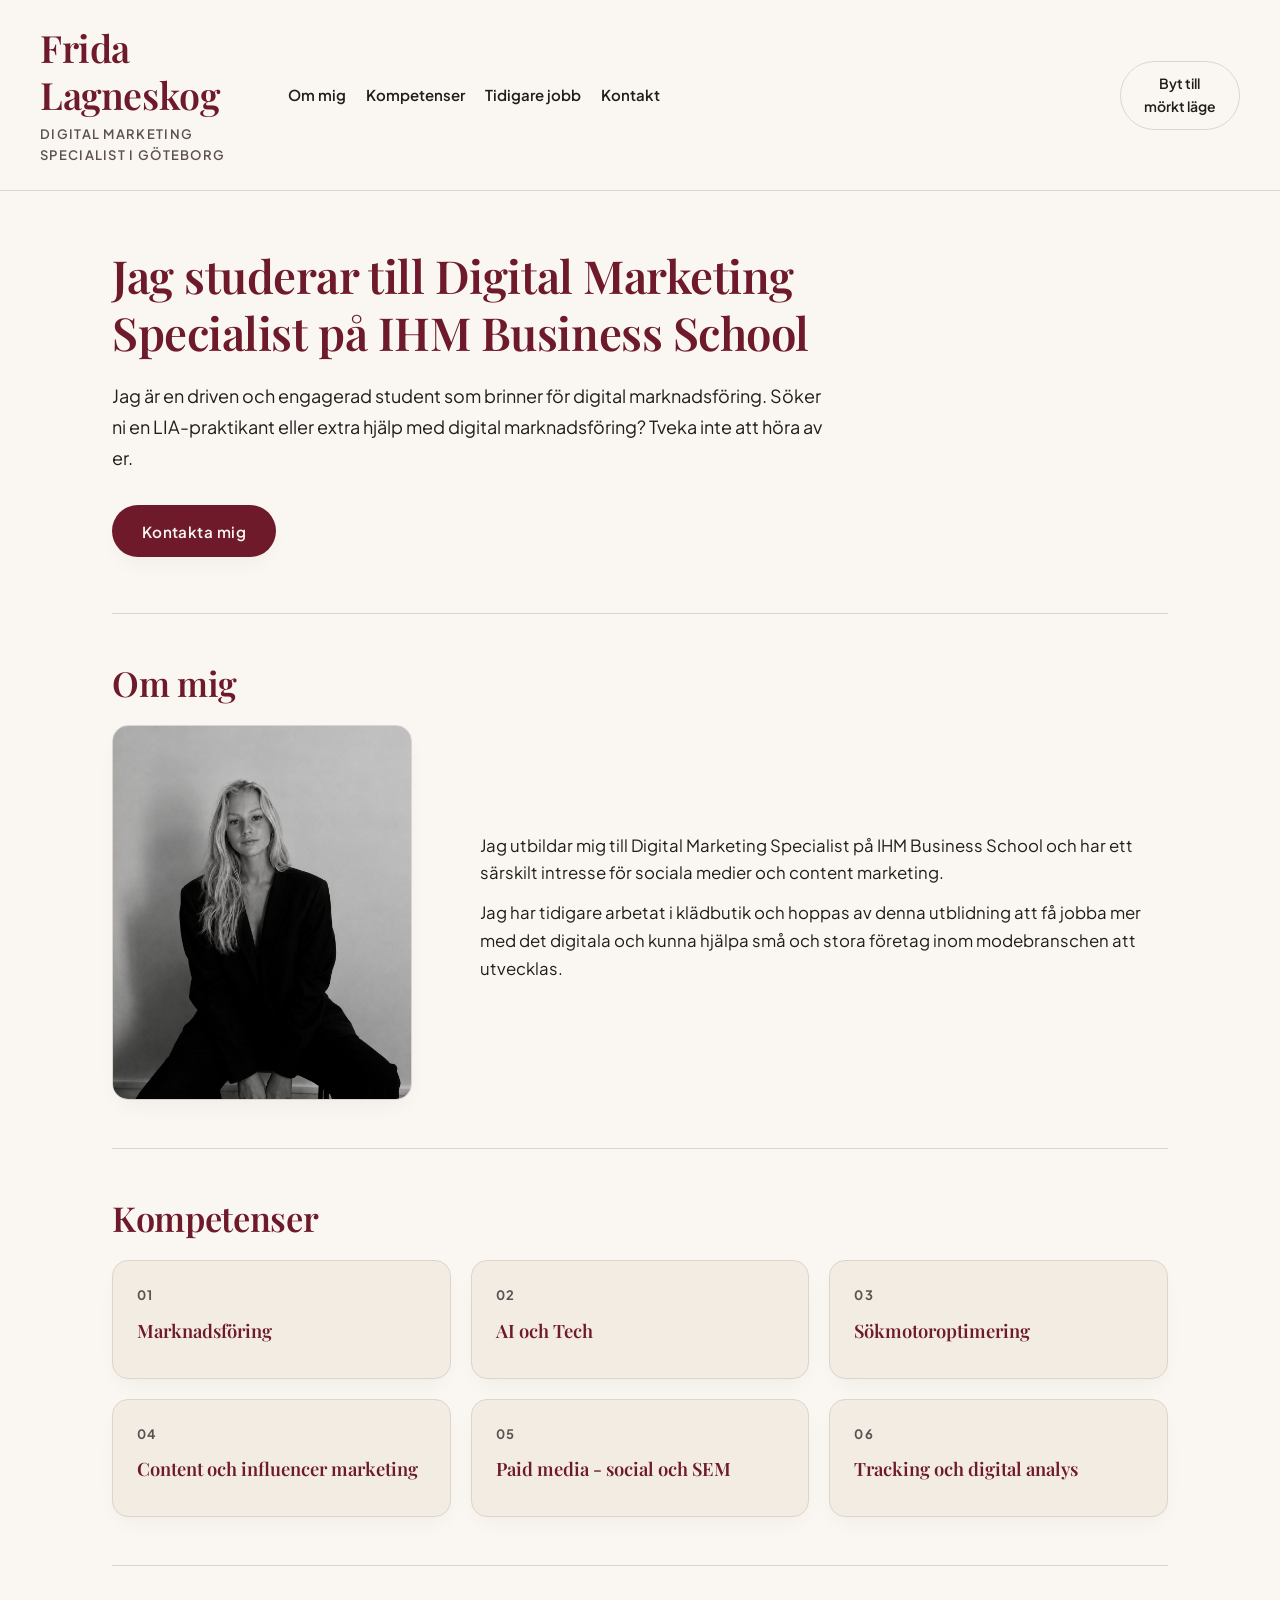
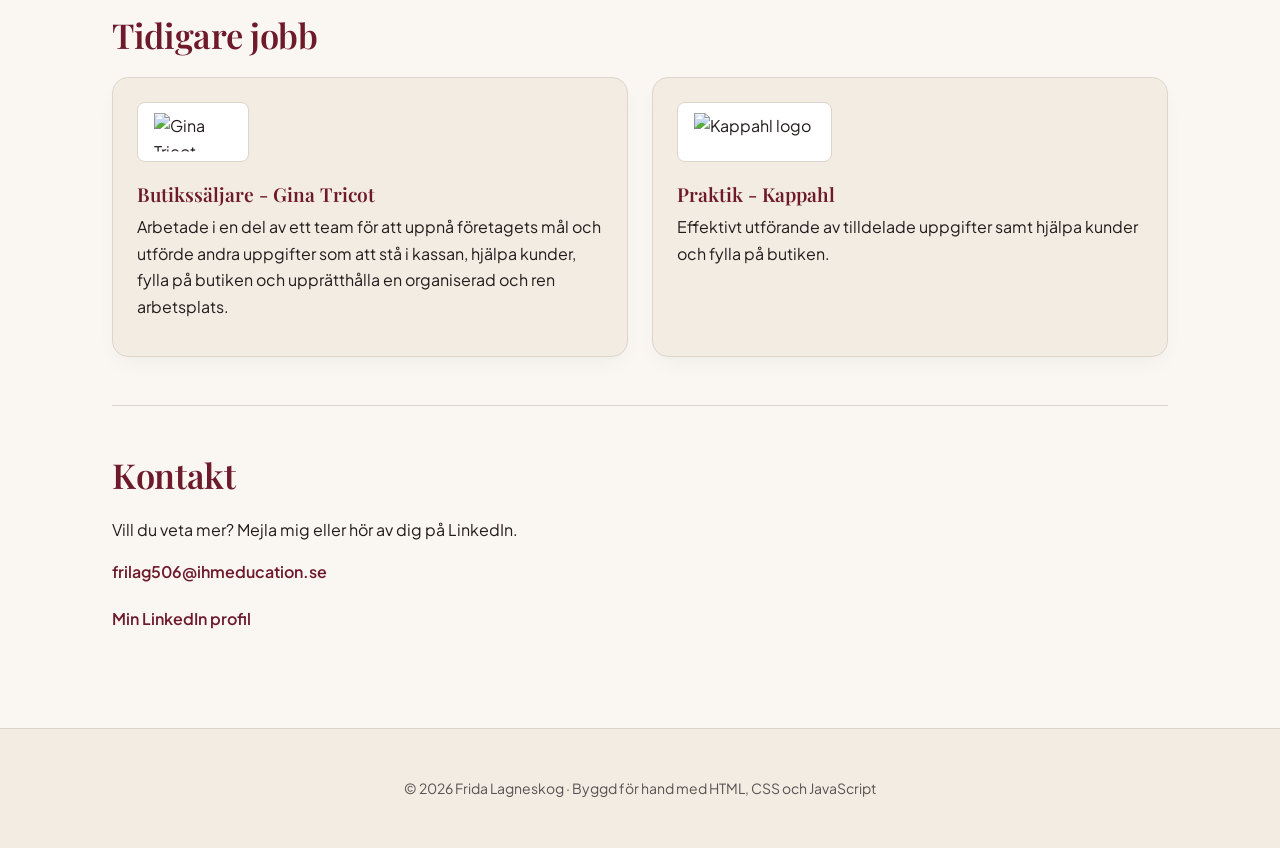
==== index.html @ e6cc5706 "Initial commit: Personal brand Frida" ====
<!DOCTYPE html>
<html lang="sv">

<head>
   <meta charset="UTF-8">
   <meta name="viewport" content="width=device-width, initial-scale=1.0">
   <title>Frida Lagneskog - Digital Marketing Specialist</title>
   <link rel="preconnect" href="https://fonts.googleapis.com">
   <link rel="preconnect" href="https://fonts.gstatic.com" crossorigin>
   <link
      href="https://fonts.googleapis.com/css2?family=Playfair+Display:ital,wght@0,400..700;1,400..700&family=Plus+Jakarta+Sans:wght@400;500;600;700&display=swap"
      rel="stylesheet">
   <link rel="stylesheet" href="style.css">
   <script defer src="script.js"></script>
</head>

<body>
   <header class="sidhuvud">
      <div>
         <h1>Frida Lagneskog</h1>
         <p class="roll">Digital Marketing Specialist i Göteborg</p>
      </div>
      <nav aria-label="Huvudmeny">
         <ul>
            <li><a href="#om">Om mig</a></li>
            <li><a href="#kompetenser">Kompetenser</a></li>
            <li><a href="#tidigare-jobb">Tidigare jobb</a></li>
            <li><a href="#kontakt">Kontakt</a></li>
         </ul>
      </nav>
      <button id="tema" type="button" hidden>Byt till mörkt läge</button>
   </header>

   <main>
      <section class="hero">
         <h2>Jag studerar till Digital Marketing Specialist på IHM Business School</h2>
         <p>Jag är en driven och engagerad student som brinner för digital marknadsföring. Söker ni en LIA-praktikant
            eller extra hjälp med digital marknadsföring? Tveka inte att höra av er.</p>
         <a href="#kontakt" class="knapp">Kontakta mig</a>
      </section>

      <section id="om">
         <h2>Om mig</h2>
         <div class="om-innehall">
            <img src="img/ChatGPT Image 6 okt. 2026 13_39_06.png" alt="Frida Lagneskog profilbild" width="315"
               height="400">
            <div class="om-text">
               <p>Jag utbildar mig till Digital Marketing Specialist på IHM Business School och har ett särskilt
                  intresse för
                  sociala medier och content marketing.</p>
               <p>Jag har tidigare arbetat i klädbutik och hoppas av denna utblidning att få jobba mer med det digitala
                  och kunna hjälpa små och stora företag inom modebranschen att utvecklas.</p>
            </div>
         </div>
      </section>

      <section id="kompetenser">
         <h2>Kompetenser</h2>
         <ul class="rutnat">
            <li class="kort">
               <h3>Marknadsföring</h3>
               <p></p>
            </li>
            <li class="kort">
               <h3>AI och Tech</h3>
               <p></p>
            </li>
            <li class="kort">
               <h3>Sökmotoroptimering</h3>
               <p></p>
            </li>
            <li class="kort">
               <h3>Content och influencer marketing</h3>
               <p></p>
            </li>
            <li class="kort">
               <h3>Paid media - social och SEM</h3>
               <p></p>
            </li>
            <li class="kort">
               <h3>Tracking och digital analys</h3>
               <p></p>
            </li>
         </ul>
      </section>

      <section id="tidigare-jobb">
         <h2>Tidigare jobb</h2>
         <div class="jobb-lista">
            <article class="kort">
               <img src="https://mb.cision.com/Public/855/2173618/aded8eeba1268b85_org.jpg" alt="Gina Tricot logo"
                  width="200" height="100">
               <h3>Butikssäljare - Gina Tricot</h3>
               <p>Arbetade i en del av ett team för att uppnå företagets mål och utförde andra uppgifter som att stå i
                  kassan, hjälpa kunder, fylla på butiken och upprätthålla en organiserad och ren arbetsplats.</p>
            </article>
            <article class="kort">
               <img
                  src="https://encrypted-tbn0.gstatic.com/images?q=tbn:ANd9GcSb02MdZuH4FL2y14DVfntzesoK6RxJY8V3Gs4oWfGFDg&s=10"
                  alt="Kappahl logo" width="250" height="80">
               <h3>Praktik - Kappahl</h3>
               <p>Effektivt utförande av tilldelade uppgifter samt hjälpa kunder och fylla på butiken.</p>
            </article>
         </div>
      </section>

      <section id="kontakt">
         <h2>Kontakt</h2>
         <p>Vill du veta mer? Mejla mig eller hör av dig på LinkedIn.</p>
         <p><a href="mailto:frilag506@ihmeducation.se">frilag506@ihmeducation.se</a></p>
         <p><a href="https://www.linkedin.com/in/frida-lagneskog-147051428/" target="_blank" rel="noopener">Min LinkedIn
               profil</a></p>
      </section>
   </main>

   <footer>
      <p>© 2026 Frida Lagneskog · Byggd för hand med HTML, CSS och JavaScript</p>
   </footer>
</body>

</html>
---- style.css ----
/* ==========================================================================
   Frida Lagneskog - Personal Brand Style
   Designad med inspiration från modetidningar, editorial minimalism
   och lugna, varma färgtoner.
   ========================================================================== */

/* 1 · Box-modellen: bredden gäller hela lådan och mjuk scrollning */
*,
*::before,
*::after {
    box-sizing: border-box;
}

html {
    scroll-behavior: smooth;
}

/* 2 · Varumärket som variabler (inspirerat av färgkartan i 'ladda ned (1).jpg') */
:root {
    /* Färger för ljust läge */
    --text: #231b1c;
    /* Bordeaux Noir: djup espressobrun för hög kontrast (>14:1) */
    --text-subtil: #5c5053;
    /* Mjuk dämpad ton för sekundär text (>6.5:1) */
    --yta: #faf7f2;
    /* Vanilla Silk: varm, lugn krämfärgad bakgrund */
    --yta-2: #f2ece2;
    /* Alpine Oat: mjuk ljusgreige för kort och ytor */
    --yta-kort: #ffffff;
    /* Ren vit för kontrastlyft på vissa ytor */
    --kant: #ddd5cb;
    /* Warm Greige: diskret elegant ram och linjer */
    --primar: #6e1a2b;
    /* Cherry Velvet: djup vinröd modeaccent (>9:1) */
    --primar-hover: #541320;
    /* Något mörkare vid hovring */
    --accent: #6e1a2b;
    /* Accentfärg för primära knappar */
    --knapptext: #faf7f2;
    /* Ljus krämfärg på mörk knapp (>11:1) */

    /* Typografi */
    --typsnitt-rubrik: 'Playfair Display', Georgia, 'Times New Roman', serif;
    --typsnitt-brodtext: 'Plus Jakarta Sans', system-ui, -apple-system, sans-serif;

    /* Avstånd och former */
    --luft: 1rem;
    --radie: 16px;
    --radie-rund: 9999px;
    --skugga: 0 10px 25px -8px rgba(35, 27, 28, 0.06);
    --skugga-hover: 0 16px 32px -8px rgba(110, 26, 43, 0.14);
}

/* 3 · Grundstil (mobil först, ren typografi och harmoniska proportioner) */
body {
    margin: 0;
    font-family: var(--typsnitt-brodtext);
    font-size: 1rem;
    line-height: 1.65;
    color: var(--text);
    background-color: var(--yta);
    transition: background-color 0.3s ease, color 0.3s ease;
    -webkit-font-smoothing: antialiased;
}

h1,
h2,
h3 {
    font-family: var(--typsnitt-rubrik);
    line-height: 1.25;
    color: var(--primar);
    font-weight: 600;
}

h1 {
    font-size: 1.85rem;
    margin: 0;
    letter-spacing: -0.01em;
}

h2 {
    font-size: 1.65rem;
    margin-top: 0;
    margin-bottom: calc(var(--luft) * 1.25);
    letter-spacing: -0.01em;
}

h3 {
    font-size: 1.2rem;
    margin-top: 0;
    margin-bottom: 0.5rem;
}

p {
    margin: 0 0 calc(var(--luft) * 0.75);
    max-width: 65ch;
}

a {
    color: var(--primar);
    text-decoration: none;
    transition: opacity 0.2s ease, color 0.2s ease;
}

a:hover {
    text-decoration: underline;
}

img {
    max-width: 100%;
    height: auto;
    display: block;
}

/* 4 · Sidhuvud och meny (stilrent med luft och enkel navigering) */
header,
.sidhuvud {
    display: flex;
    flex-direction: column;
    align-items: flex-start;
    gap: var(--luft);
    padding: calc(var(--luft) * 1.5) var(--luft);
    background: var(--yta);
    border-bottom: 1px solid var(--kant);
}

.roll {
    font-size: 0.8125rem;
    text-transform: uppercase;
    letter-spacing: 0.1em;
    color: var(--text-subtil);
    font-weight: 600;
    margin: 0.35rem 0 0 0;
}

nav {
    width: 100%;
}

nav ul {
    display: flex;
    flex-wrap: wrap;
    gap: calc(var(--luft) * 0.75) calc(var(--luft) * 1.25);
    list-style: none;
    margin: 0;
    padding: 0;
}

nav a {
    font-size: 0.9375rem;
    font-weight: 600;
    color: var(--text);
    padding: 0.25rem 0;
    position: relative;
}

nav a:hover {
    color: var(--primar);
    text-decoration: none;
}

nav a::after {
    content: "";
    position: absolute;
    bottom: 0;
    left: 0;
    width: 0%;
    height: 2px;
    background-color: var(--primar);
    transition: width 0.25s ease;
}

nav a:hover::after {
    width: 100%;
}

/* 5 · Innehållsytan och hjälteavsnittet (Hero) */
main {
    max-width: 68rem;
    margin: 0 auto;
    padding: 0 var(--luft);
}

section {
    padding: calc(var(--luft) * 3) 0;
    border-bottom: 1px solid var(--kant);
}

section:last-of-type {
    border-bottom: none;
}

/* Hero-sektionen (första sektionen på sidan) */
.hero,
main>section:first-of-type {
    padding-top: calc(var(--luft) * 3.5);
    padding-bottom: calc(var(--luft) * 3.5);
}

.hero h2,
main>section:first-of-type h2 {
    font-size: 2.1rem;
    line-height: 1.25;
    max-width: 28ch;
    margin-bottom: calc(var(--luft) * 1.25);
}

.hero p,
main>section:first-of-type p {
    font-size: 1.125rem;
    line-height: 1.7;
    color: var(--text);
    margin-bottom: calc(var(--luft) * 2);
    max-width: 55ch;
}

/* Primär knapp i mode-stil */
.knapp {
    display: inline-flex;
    align-items: center;
    justify-content: center;
    padding: 0.85rem 1.85rem;
    background: var(--accent);
    color: var(--knapptext);
    font-weight: 600;
    font-size: 0.95rem;
    letter-spacing: 0.03em;
    text-decoration: none;
    border-radius: var(--radie-rund);
    box-shadow: var(--skugga);
    transition: transform 0.2s ease, box-shadow 0.2s ease, background-color 0.2s ease;
}

.knapp:hover {
    transform: translateY(-2px);
    box-shadow: var(--skugga-hover);
    text-decoration: none;
    background-color: var(--primar-hover);
    color: var(--knapptext);
}

/* 6 · Kort i ett rutnät och redaktionella sektioner */

/* Om mig: layout och porträttbild */
#om .om-innehall {
    display: flex;
    flex-direction: column;
    gap: calc(var(--luft) * 1.5);
    align-items: flex-start;
}

#om img {
    border-radius: var(--radie);
    box-shadow: var(--skugga);
    border: 1px solid var(--kant);
    object-fit: cover;
    aspect-ratio: 4 / 5;
    width: 100%;
    max-width: 300px;
}

#om .om-text p {
    font-size: 1.05rem;
}

/* Kompetenser: rutnät med numrerade redaktionella kort */
.rutnat,
#kompetenser ul {
    display: grid;
    grid-template-columns: 1fr;
    gap: calc(var(--luft) * 1.25);
    list-style: none;
    padding: 0;
    margin: 0;
    counter-reset: kompetens-rakknare;
}

.kort,
#kompetenser li {
    background: var(--yta-2);
    padding: calc(var(--luft) * 1.5);
    border: 1px solid var(--kant);
    border-radius: var(--radie);
    position: relative;
    box-shadow: var(--skugga);
    transition: transform 0.25s ease, box-shadow 0.25s ease, border-color 0.25s ease;
}

.kort:hover,
#kompetenser li:hover {
    transform: translateY(-3px);
    box-shadow: var(--skugga-hover);
    border-color: var(--primar);
}

/* Subtil numrering (01, 02...) inspirerat av 'Black gray minimalist personal brand.jpg' */
#kompetenser li::before {
    counter-increment: kompetens-rakknare;
    content: "0" counter(kompetens-rakknare);
    display: block;
    font-size: 0.8125rem;
    font-weight: 700;
    letter-spacing: 0.1em;
    color: var(--text-subtil);
    margin-bottom: 0.75rem;
}

#kompetenser h3 {
    font-size: 1.15rem;
    margin-bottom: 0.25rem;
}

/* Tidigare jobb: logotyper och kort */
.jobb-lista {
    display: grid;
    grid-template-columns: 1fr;
    gap: calc(var(--luft) * 1.5);
}

#tidigare-jobb .kort {
    display: flex;
    flex-direction: column;
    align-items: flex-start;
    padding: calc(var(--luft) * 1.5);
}

#tidigare-jobb img {
    height: 60px;
    width: auto;
    max-width: 180px;
    object-fit: contain;
    background: #ffffff;
    padding: 0.6rem 1rem;
    border-radius: calc(var(--radie) / 2);
    border: 1px solid var(--kant);
    margin-bottom: calc(var(--luft) * 1.25);
}

/* Kontaktsektionen */
#kontakt p a {
    font-weight: 600;
    display: inline-block;
    padding: 0.25rem 0;
}

/* 7 · Knappar, fokus och tillgänglighet */
button,
#tema {
    font: inherit;
    font-size: 0.875rem;
    font-weight: 600;
    padding: 0.65rem 1.25rem;
    color: var(--text);
    background: transparent;
    border: 1.5px solid var(--kant);
    border-radius: var(--radie-rund);
    cursor: pointer;
    transition: all 0.2s ease;
}

button:hover,
#tema:hover {
    border-color: var(--primar);
    color: var(--primar);
    background: var(--yta-2);
}

/* Tydlig fokusram för tangentbordsnavigering (krav för tillgänglighet) */
a:focus-visible,
button:focus-visible,
#tema:focus-visible {
    outline: 3px solid var(--primar);
    outline-offset: 4px;
    border-radius: 4px;
}

/* Sidfot */
footer {
    padding: calc(var(--luft) * 3) var(--luft);
    text-align: center;
    background: var(--yta-2);
    border-top: 1px solid var(--kant);
    margin-top: calc(var(--luft) * 2);
}

footer p {
    font-size: 0.875rem;
    color: var(--text-subtil);
    margin: 0 auto;
}

/* 8 · Större skärmar (skärmbredd från 768px och uppåt) */
@media (min-width: 48rem) {

    header,
    .sidhuvud {
        flex-direction: row;
        justify-content: space-between;
        align-items: center;
        padding: calc(var(--luft) * 1.5) calc(var(--luft) * 2.5);
    }

    h1 {
        font-size: 2.35rem;
    }

    .hero h2,
    main>section:first-of-type h2 {
        font-size: 2.85rem;
    }

    h2 {
        font-size: 2.15rem;
    }

    /* Om mig: elegant tvåkolumnslayout med bild och text bredvid varandra */
    #om .om-innehall {
        display: grid;
        grid-template-columns: 320px 1fr;
        gap: calc(var(--luft) * 3);
        align-items: center;
    }

    /* Kompetenser: två kolumner på surfplatta */
    .rutnat,
    #kompetenser ul {
        grid-template-columns: repeat(2, 1fr);
    }

    /* Tidigare jobb: två kolumner sida vid sida */
    .jobb-lista {
        grid-template-columns: repeat(2, 1fr);
    }
}

@media (min-width: 64rem) {

    /* Kompetenser: tre kolumner på större datorskärm */
    .rutnat,
    #kompetenser ul {
        grid-template-columns: repeat(3, 1fr);
    }
}

/* 9 · Mörkt läge: nya färger när body har klassen morkt */
body.morkt {
    /* Färger för mörkt läge */
    --text: #faf6f0;
    /* Vanilla Silk: mjuk ljus krämfärg (>14:1) */
    --text-subtil: #c2b5b8;
    /* Mjuk pudrig ljusgrå för sekundär text (>7.5:1) */
    --yta: #181214;
    /* Bordeaux Noir: djup vinröd/svart bakgrund */
    --yta-2: #241c1f;
    /* Elegant plommon-greige för kort och sidfot */
    --yta-kort: #2b2125;
    /* Något ljusare för extra djup */
    --kant: #3e3035;
    /* Dämpad mörk ram */
    --primar: #efa7b3;
    /* Soft Blush: mjuk ljusrosa med hög kontrast (>9:1) */
    --primar-hover: #f7c5ce;
    /* Ännu ljusare vid hovring */
    --accent: #efa7b3;
    /* Ljusrosa accentfärg */
    --knapptext: #181214;
    /* Mörk kontrasttext på ljus knapp (>9:1) */

    /* Skuggor anpassade för mörk bakgrund */
    --skugga: 0 10px 25px -8px rgba(0, 0, 0, 0.5);
    --skugga-hover: 0 16px 32px -8px rgba(239, 167, 179, 0.2);
}
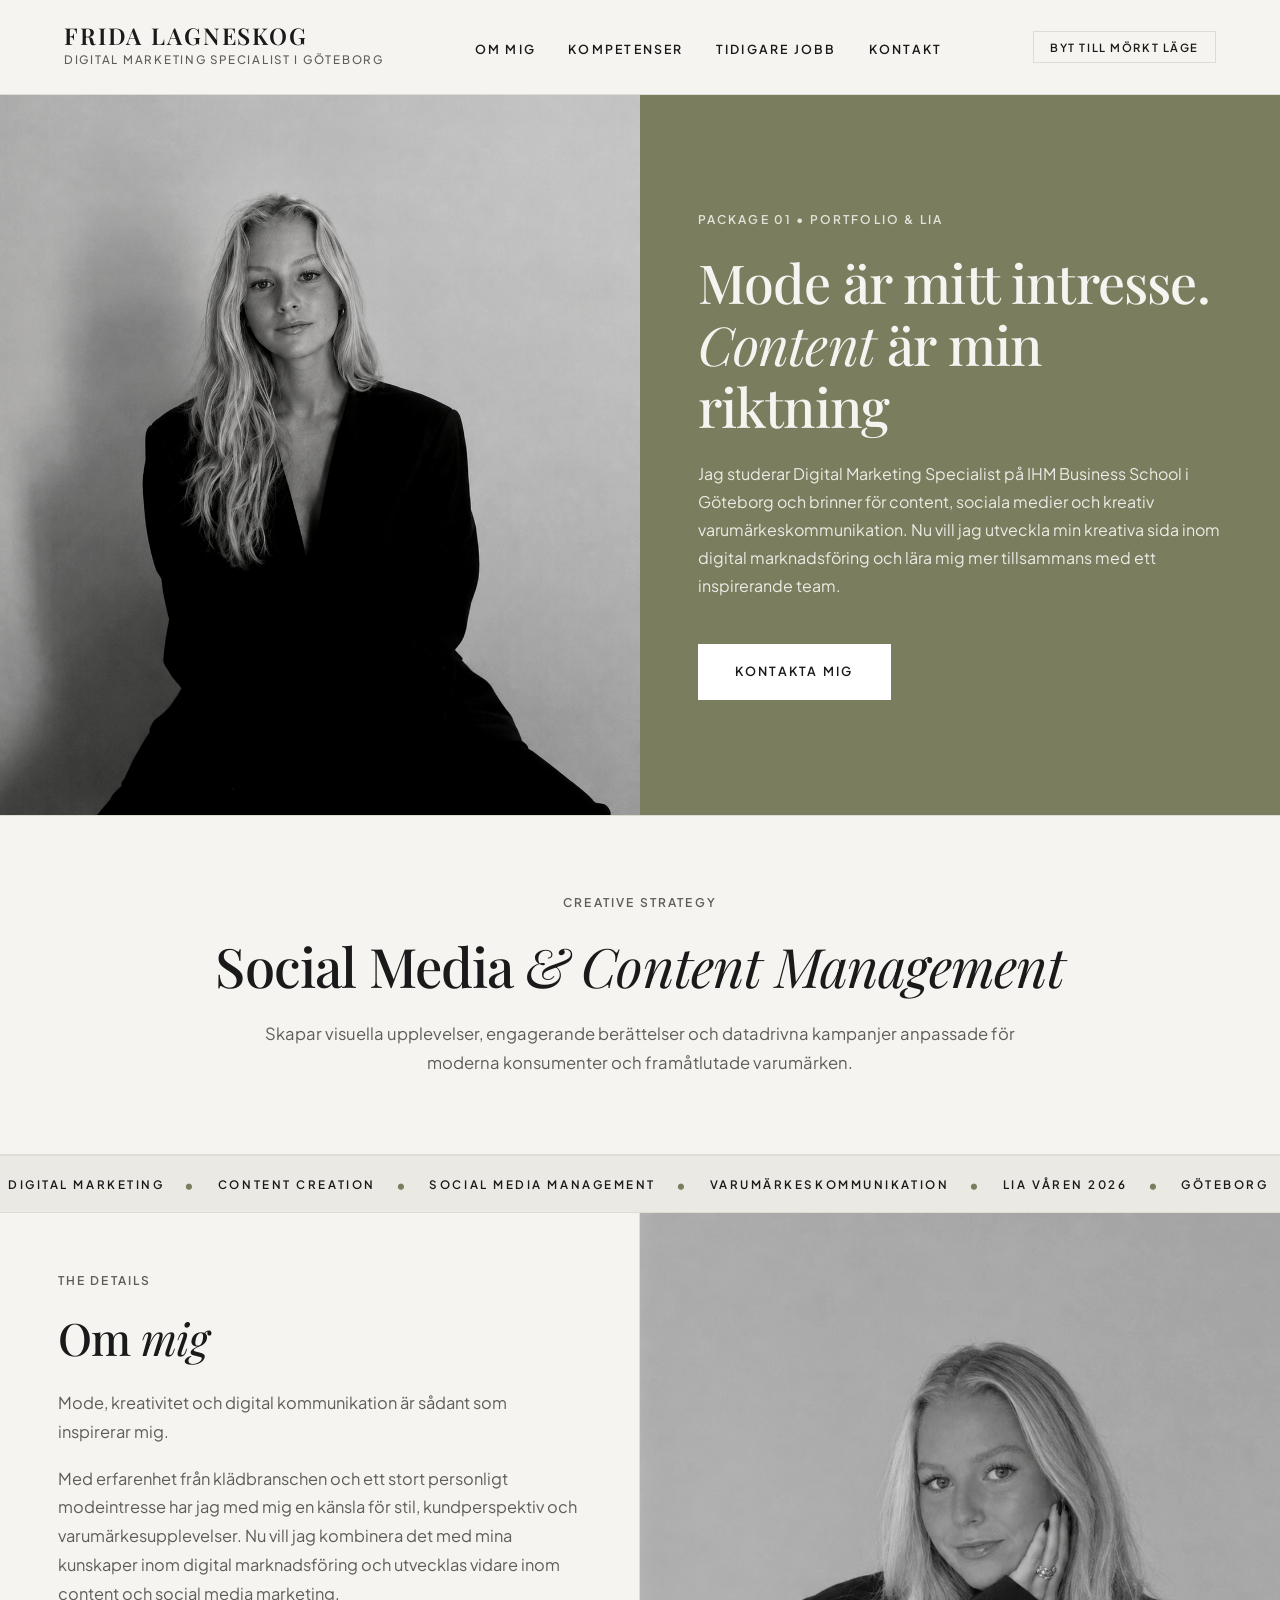
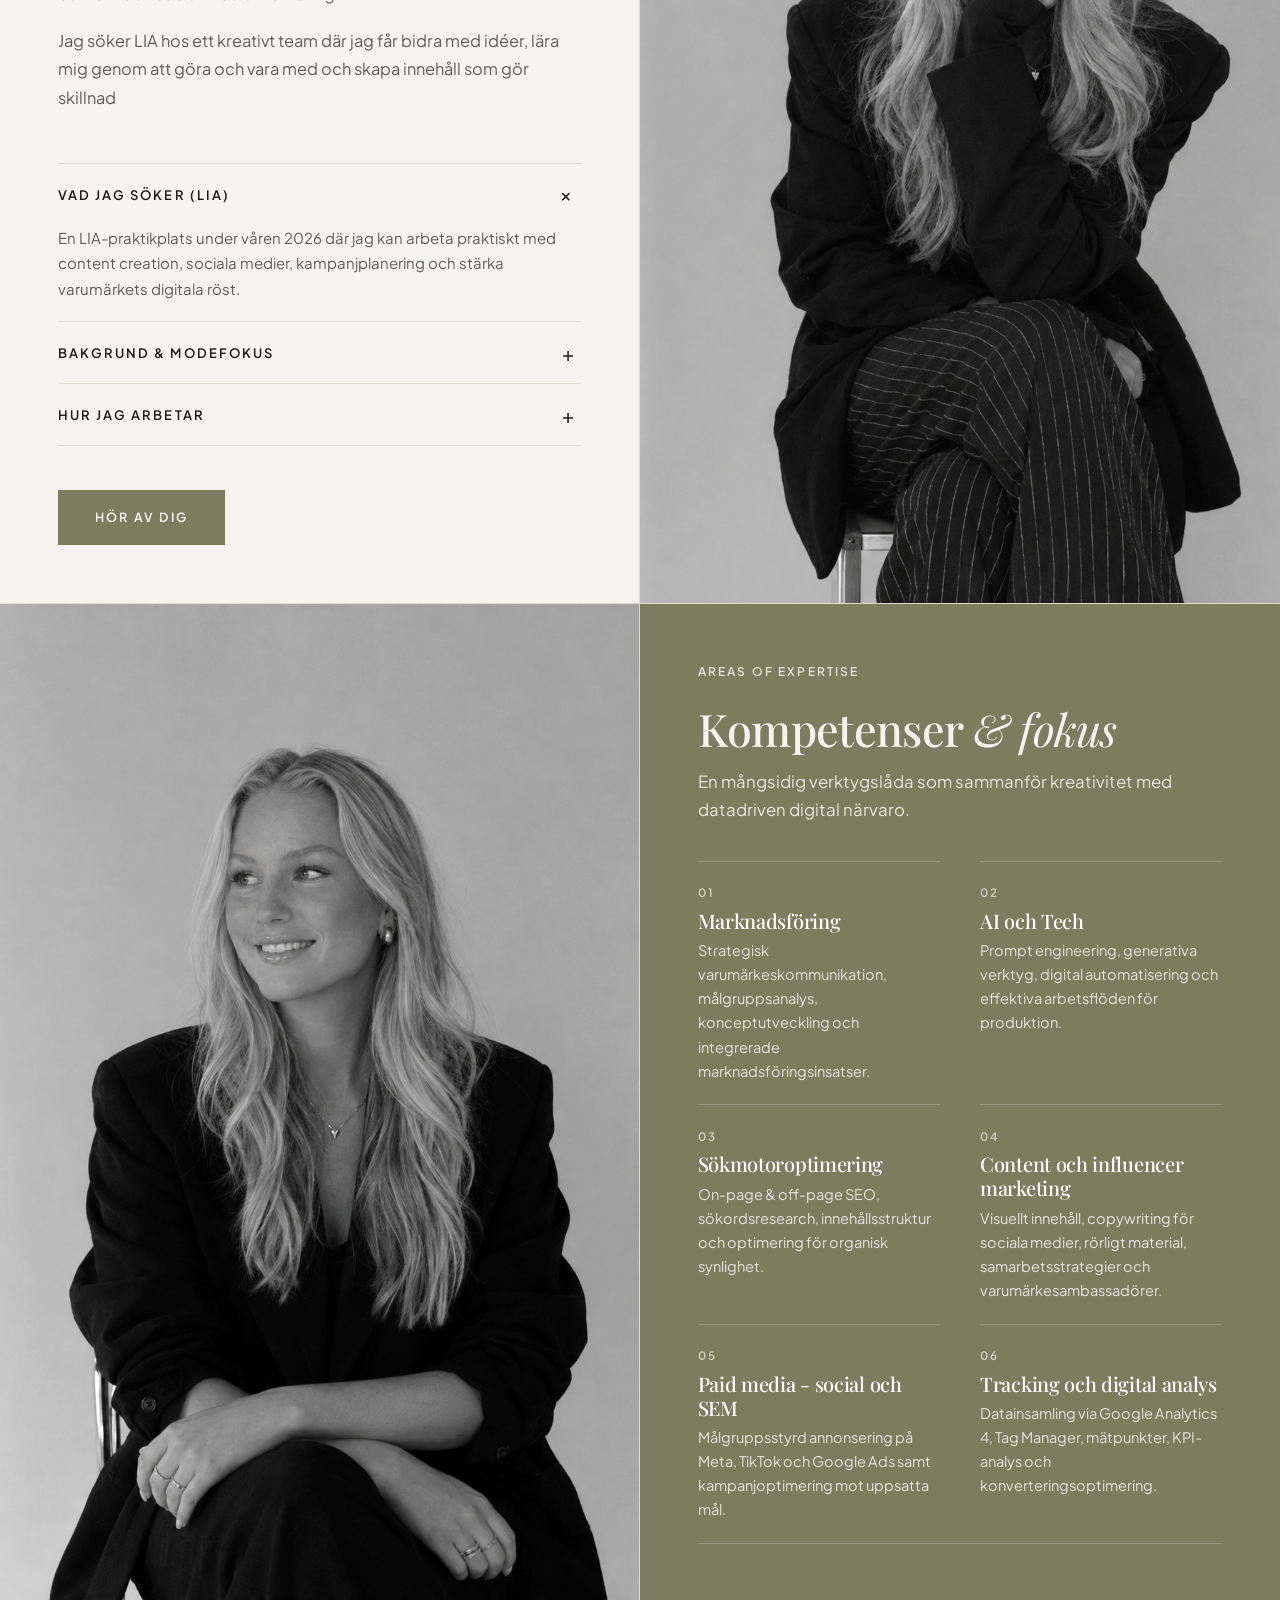
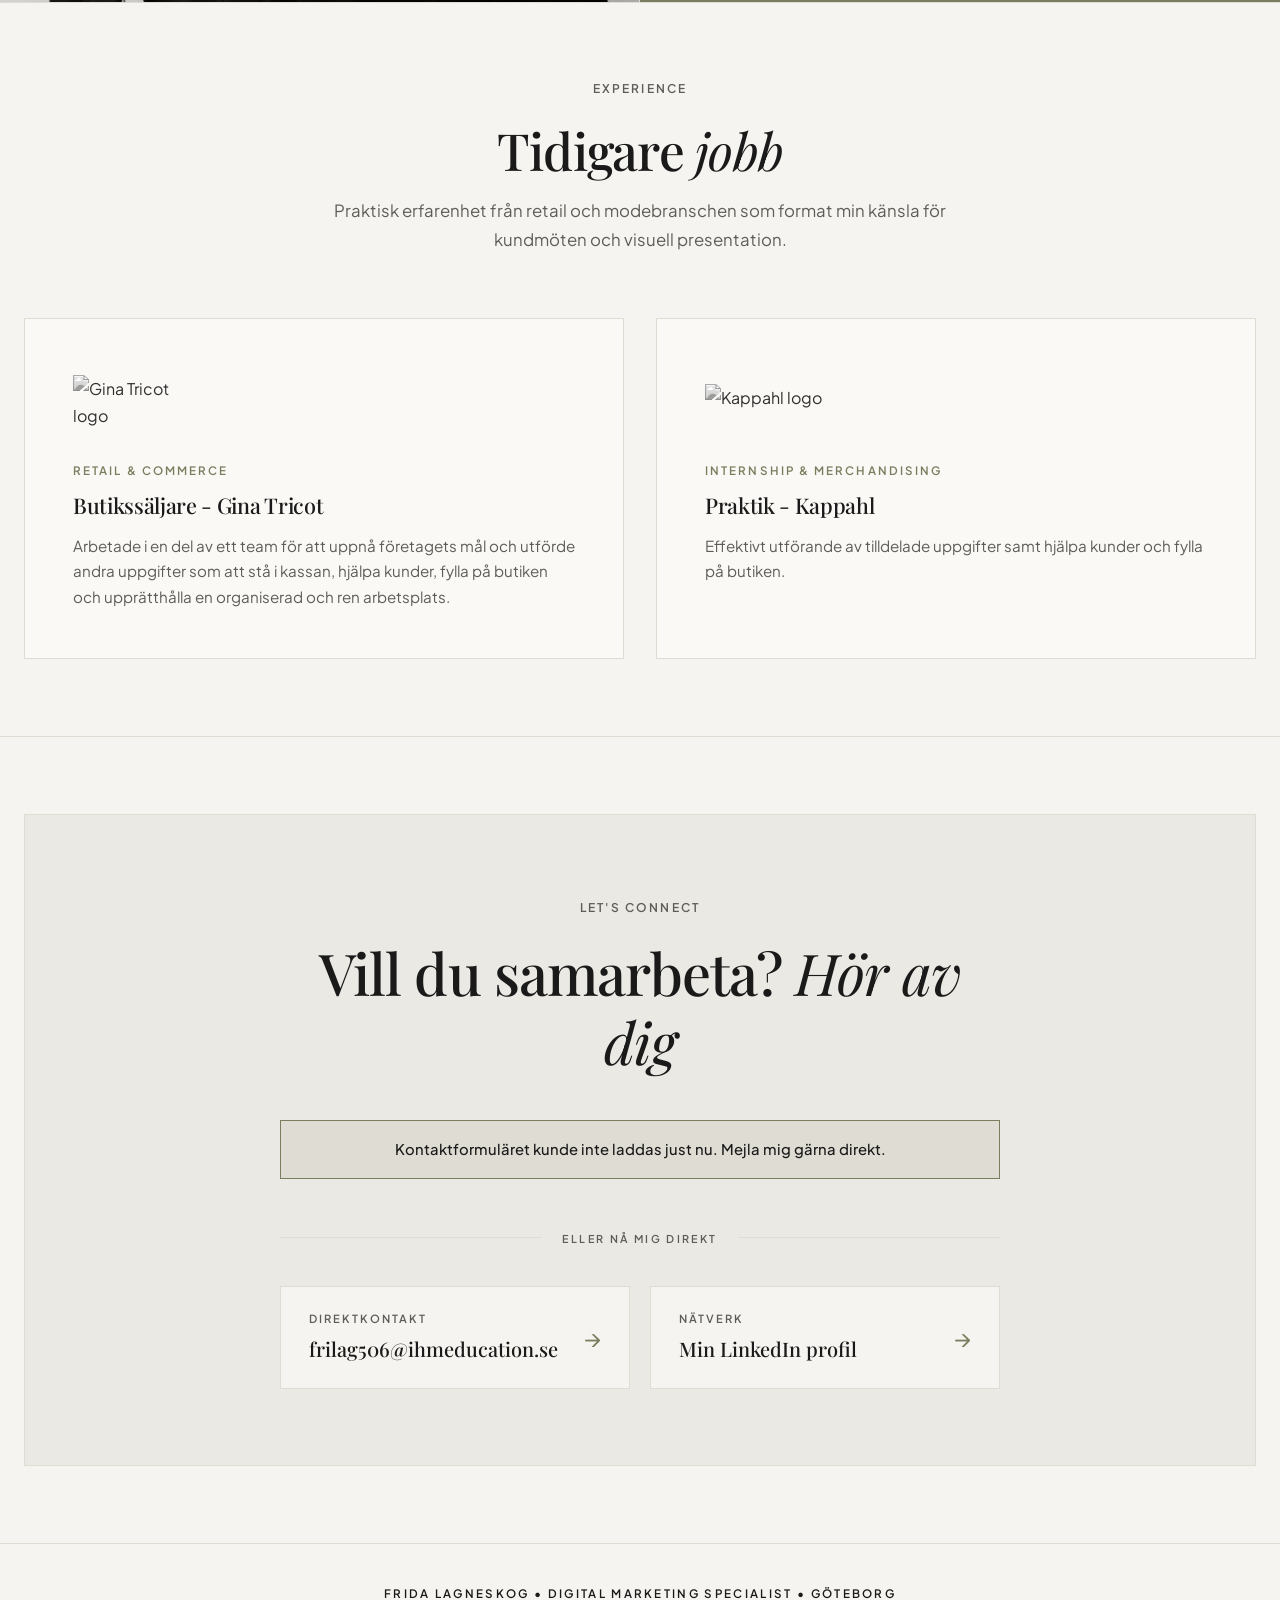
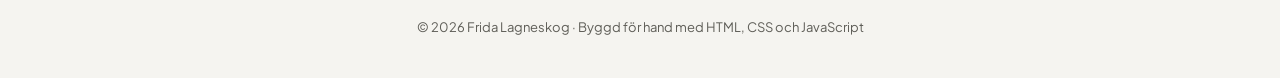
==== commit 60e1790c: "Connect contact form to HubSpot" ====
--- a/index.html
+++ b/index.html
@@ -8,16 +8,30 @@
    <link rel="preconnect" href="https://fonts.googleapis.com">
    <link rel="preconnect" href="https://fonts.gstatic.com" crossorigin>
    <link
-      href="https://fonts.googleapis.com/css2?family=Playfair+Display:ital,wght@0,400..700;1,400..700&family=Plus+Jakarta+Sans:wght@400;500;600;700&display=swap"
+      href="https://fonts.googleapis.com/css2?family=Cormorant+Garamond:ital,wght@0,400;0,500;0,600;0,700;1,400;1,600&family=Playfair+Display:ital,wght@0,400..700;1,400..700&family=Plus+Jakarta+Sans:wght@400;500;600;700&display=swap"
       rel="stylesheet">
    <link rel="stylesheet" href="style.css">
    <script defer src="script.js"></script>
+   <!-- Google Tag Manager -->
+   <script>(function (w, d, s, l, i) {
+         w[l] = w[l] || []; w[l].push({
+            'gtm.start':
+               new Date().getTime(), event: 'gtm.js'
+         }); var f = d.getElementsByTagName(s)[0],
+            j = d.createElement(s), dl = l != 'dataLayer' ? '&l=' + l : ''; j.async = true; j.src =
+               'https://www.googletagmanager.com/gtm.js?id=' + i + dl; f.parentNode.insertBefore(j, f);
+      })(window, document, 'script', 'dataLayer', 'GTM-MLQKWL65');</script>
+   <!-- End Google Tag Manager -->
 </head>
 
 <body>
+   <!-- Google Tag Manager (noscript) -->
+   <noscript><iframe src="https://www.googletagmanager.com/ns.html?id=GTM-MLQKWL65" height="0" width="0"
+         style="display:none;visibility:hidden"></iframe></noscript>
+   <!-- End Google Tag Manager (noscript) -->
    <header class="sidhuvud">
-      <div>
-         <h1>Frida Lagneskog</h1>
+      <div class="logo-omrade">
+         <h1 class="brand-h1"><a href="#" class="brand-titel">Frida Lagneskog</a></h1>
          <p class="roll">Digital Marketing Specialist i Göteborg</p>
       </div>
       <nav aria-label="Huvudmeny">
@@ -28,93 +42,266 @@
             <li><a href="#kontakt">Kontakt</a></li>
          </ul>
       </nav>
-      <button id="tema" type="button" hidden>Byt till mörkt läge</button>
+      <div class="sidhuvud-atgarder">
+         <button id="tema" type="button" hidden>Byt till mörkt läge</button>
+      </div>
    </header>
 
    <main>
-      <section class="hero">
-         <h2>Jag studerar till Digital Marketing Specialist på IHM Business School</h2>
-         <p>Jag är en driven och engagerad student som brinner för digital marknadsföring. Söker ni en LIA-praktikant
-            eller extra hjälp med digital marknadsföring? Tveka inte att höra av er.</p>
-         <a href="#kontakt" class="knapp">Kontakta mig</a>
-      </section>
-
-      <section id="om">
-         <h2>Om mig</h2>
-         <div class="om-innehall">
-            <img src="img/ChatGPT Image 6 okt. 2026 13_39_06.png" alt="Frida Lagneskog profilbild" width="315"
-               height="400">
+      <!-- HERO SEKTION: 2-kolumners grid (Vänster bild, Höger dämpad olivgrön box) -->
+      <section class="hero hero-split">
+         <div class="hero-bild-kolumn">
+            <img src="img/ChatGPT Image 6 okt. 2026 13_39_06.png"
+               alt="Frida Lagneskog - Mode och Digital Marknadsföring" class="hero-foto" width="800" height="960">
+         </div>
+         <div class="hero-text-kolumn">
+            <span class="etikett etikett--ljus">PACKAGE 01 &bull; PORTFOLIO &amp; LIA</span>
+            <h2>Mode är mitt intresse. <em>Content</em> är min riktning</h2>
+            <p>Jag studerar Digital Marketing Specialist på IHM Business School i Göteborg och brinner för content,
+               sociala
+               medier och kreativ varumärkeskommunikation. Nu vill jag utveckla min kreativa sida inom digital
+               marknadsföring och lära mig mer tillsammans med ett inspirerande team.</p>
+            <div class="hero-cta-rad">
+               <a href="#kontakt" class="knapp knapp--vit">Kontakta mig</a>
+            </div>
+         </div>
+      </section>
+
+      <!-- EDITORIAL INTRO BANNER -->
+      <section class="editorial-banner">
+         <span class="etikett etikett--center">CREATIVE STRATEGY</span>
+         <h2 class="editorial-titel">Social Media <em>&amp; Content Management</em></h2>
+         <p class="editorial-ingress">Skapar visuella upplevelser, engagerande berättelser och datadrivna kampanjer
+            anpassade för moderna konsumenter och framåtlutade varumärken.</p>
+      </section>
+
+      <!-- TICKER / MARQUEE STRIP -->
+      <div class="ticker-sektion" aria-hidden="true">
+         <div class="ticker-innehall">
+            <span>DIGITAL MARKETING</span> <span class="ticker-punkt">&bull;</span>
+            <span>CONTENT CREATION</span> <span class="ticker-punkt">&bull;</span>
+            <span>SOCIAL MEDIA MANAGEMENT</span> <span class="ticker-punkt">&bull;</span>
+            <span>VARUMÄRKESKOMMUNIKATION</span> <span class="ticker-punkt">&bull;</span>
+            <span>LIA VÅREN 2026</span> <span class="ticker-punkt">&bull;</span>
+            <span>GÖTEBORG</span> <span class="ticker-punkt">&bull;</span>
+            <span>IHM BUSINESS SCHOOL</span> <span class="ticker-punkt">&bull;</span>
+            <span>SEO &amp; ANALYTICS</span> <span class="ticker-punkt">&bull;</span>
+            <!-- Dubblerad för skarvlös kontinuerlig rullning -->
+            <span>DIGITAL MARKETING</span> <span class="ticker-punkt">&bull;</span>
+            <span>CONTENT CREATION</span> <span class="ticker-punkt">&bull;</span>
+            <span>SOCIAL MEDIA MANAGEMENT</span> <span class="ticker-punkt">&bull;</span>
+            <span>VARUMÄRKESKOMMUNIKATION</span> <span class="ticker-punkt">&bull;</span>
+            <span>LIA VÅREN 2026</span> <span class="ticker-punkt">&bull;</span>
+            <span>GÖTEBORG</span> <span class="ticker-punkt">&bull;</span>
+            <span>IHM BUSINESS SCHOOL</span> <span class="ticker-punkt">&bull;</span>
+            <span>SEO &amp; ANALYTICS</span> <span class="ticker-punkt">&bull;</span>
+         </div>
+      </div>
+
+      <!-- SEKTION 1: OM MIG (Schackrutig: Text & Accordion till vänster, Bild till höger) -->
+      <section id="om" class="schackruta schackruta--om">
+         <div class="schackruta-text ljus-ruta">
+            <span class="etikett">THE DETAILS</span>
+            <h2>Om <em>mig</em></h2>
             <div class="om-text">
-               <p>Jag utbildar mig till Digital Marketing Specialist på IHM Business School och har ett särskilt
-                  intresse för
-                  sociala medier och content marketing.</p>
-               <p>Jag har tidigare arbetat i klädbutik och hoppas av denna utblidning att få jobba mer med det digitala
-                  och kunna hjälpa små och stora företag inom modebranschen att utvecklas.</p>
-            </div>
-         </div>
-      </section>
-
-      <section id="kompetenser">
-         <h2>Kompetenser</h2>
-         <ul class="rutnat">
-            <li class="kort">
-               <h3>Marknadsföring</h3>
-               <p></p>
-            </li>
-            <li class="kort">
-               <h3>AI och Tech</h3>
-               <p></p>
-            </li>
-            <li class="kort">
-               <h3>Sökmotoroptimering</h3>
-               <p></p>
-            </li>
-            <li class="kort">
-               <h3>Content och influencer marketing</h3>
-               <p></p>
-            </li>
-            <li class="kort">
-               <h3>Paid media - social och SEM</h3>
-               <p></p>
-            </li>
-            <li class="kort">
-               <h3>Tracking och digital analys</h3>
-               <p></p>
-            </li>
-         </ul>
-      </section>
-
-      <section id="tidigare-jobb">
-         <h2>Tidigare jobb</h2>
+               <p>Mode, kreativitet och digital kommunikation är sådant som inspirerar mig.</p>
+               <p>Med erfarenhet från klädbranschen och ett stort personligt modeintresse har jag med mig en känsla för
+                  stil, kundperspektiv och varumärkesupplevelser. Nu vill jag kombinera det med mina kunskaper inom
+                  digital marknadsföring och utvecklas vidare inom content och social media marketing.</p>
+               <p>Jag söker LIA hos ett kreativt team där jag får bidra med idéer, lära mig genom att göra och vara med
+                  och skapa innehåll som gör skillnad</p>
+            </div>
+
+            <!-- Interaktiva utfällbara dragspel (accordions) med stilrena plus/minus-ikoner -->
+            <div class="accordion-grupp">
+               <details class="accordion-item" open>
+                  <summary class="accordion-header">
+                     <span class="accordion-titel">VAD JAG SÖKER (LIA)</span>
+                     <span class="accordion-ikon" aria-hidden="true">+</span>
+                  </summary>
+                  <div class="accordion-kropp">
+                     <p>En LIA-praktikplats under våren 2026 där jag kan arbeta praktiskt med content creation, sociala
+                        medier, kampanjplanering och stärka varumärkets digitala röst.</p>
+                  </div>
+               </details>
+
+               <details class="accordion-item">
+                  <summary class="accordion-header">
+                     <span class="accordion-titel">BAKGRUND &amp; MODEFOKUS</span>
+                     <span class="accordion-ikon" aria-hidden="true">+</span>
+                  </summary>
+                  <div class="accordion-kropp">
+                     <p>Med erfarenheter från Gina Tricot och Kappahl har jag lärt mig att förstå kundens drivkrafter,
+                        trender, visuell storytelling och konsten att skapa lojalitet.</p>
+                  </div>
+               </details>
+
+               <details class="accordion-item">
+                  <summary class="accordion-header">
+                     <span class="accordion-titel">HUR JAG ARBETAR</span>
+                     <span class="accordion-ikon" aria-hidden="true">+</span>
+                  </summary>
+                  <div class="accordion-kropp">
+                     <p>Nyfiken, estetiskt driven och noggrann. Jag gillar att kombinera stark visuell identitet med
+                        mätbarhet och analys för att uppnå hållbara resultat.</p>
+                  </div>
+               </details>
+            </div>
+
+            <div class="sektion-cta">
+               <a href="#kontakt" class="knapp knapp--oliv">Hör av dig</a>
+            </div>
+         </div>
+
+         <div class="schackruta-bild">
+            <img src="img/personal-brand-profilbild 2.PNG" alt="Frida Lagneskog profilbild" width="600" height="750"
+               class="sektion-foto">
+         </div>
+      </section>
+
+      <!-- SEKTION 2: KOMPETENSER (Schackrutig: Bild till vänster, Olivgrön box till höger) -->
+      <section id="kompetenser" class="schackruta schackruta--kompetenser">
+         <div class="schackruta-bild">
+            <img src="img/personal-brand-profilbild 3.PNG" alt="Frida Lagneskog - Kompetenser och erfarenhet"
+               width="600" height="750" class="sektion-foto">
+         </div>
+
+         <div class="schackruta-text oliv-ruta">
+            <span class="etikett etikett--ljus">AREAS OF EXPERTISE</span>
+            <h2 class="rubrik-ljus">Kompetenser <em>&amp; fokus</em></h2>
+            <p class="undertitel-ljus">En mångsidig verktygslåda som sammanför kreativitet med datadriven digital
+               närvaro.</p>
+
+            <ul class="rutnat rutnat--redaktionellt">
+               <li class="kort">
+                  <div class="kort-innehall">
+                     <span class="kort-nummer">01</span>
+                     <h3>Marknadsföring</h3>
+                     <p>Strategisk varumärkeskommunikation, målgruppsanalys, konceptutveckling och integrerade
+                        marknadsföringsinsatser.</p>
+                  </div>
+               </li>
+               <li class="kort">
+                  <div class="kort-innehall">
+                     <span class="kort-nummer">02</span>
+                     <h3>AI och Tech</h3>
+                     <p>Prompt engineering, generativa verktyg, digital automatisering och effektiva arbetsflöden för
+                        produktion.</p>
+                  </div>
+               </li>
+               <li class="kort">
+                  <div class="kort-innehall">
+                     <span class="kort-nummer">03</span>
+                     <h3>Sökmotoroptimering</h3>
+                     <p>On-page &amp; off-page SEO, sökordsresearch, innehållsstruktur och optimering för organisk
+                        synlighet.</p>
+                  </div>
+               </li>
+               <li class="kort">
+                  <div class="kort-innehall">
+                     <span class="kort-nummer">04</span>
+                     <h3>Content och influencer marketing</h3>
+                     <p>Visuellt innehåll, copywriting för sociala medier, rörligt material, samarbetsstrategier och
+                        varumärkesambassadörer.</p>
+                  </div>
+               </li>
+               <li class="kort">
+                  <div class="kort-innehall">
+                     <span class="kort-nummer">05</span>
+                     <h3>Paid media - social och SEM</h3>
+                     <p>Målgruppsstyrd annonsering på Meta, TikTok och Google Ads samt kampanjoptimering mot uppsatta
+                        mål.</p>
+                  </div>
+               </li>
+               <li class="kort">
+                  <div class="kort-innehall">
+                     <span class="kort-nummer">06</span>
+                     <h3>Tracking och digital analys</h3>
+                     <p>Datainsamling via Google Analytics 4, Tag Manager, mätpunkter, KPI-analys och
+                        konverteringsoptimering.</p>
+                  </div>
+               </li>
+            </ul>
+         </div>
+      </section>
+
+      <!-- SEKTION 3: TIDIGARE JOBB (Editorial grid) -->
+      <section id="tidigare-jobb" class="jobb-sektion">
+         <div class="sektion-rubrik-block">
+            <span class="etikett etikett--center">EXPERIENCE</span>
+            <h2>Tidigare <em>jobb</em></h2>
+            <p class="sektion-ingress">Praktisk erfarenhet från retail och modebranschen som format min känsla för
+               kundmöten och visuell presentation.</p>
+         </div>
+
          <div class="jobb-lista">
-            <article class="kort">
-               <img src="https://mb.cision.com/Public/855/2173618/aded8eeba1268b85_org.jpg" alt="Gina Tricot logo"
-                  width="200" height="100">
+            <article class="kort jobb-kort">
+               <div class="jobb-logo-omrade">
+                  <img src="https://mb.cision.com/Public/855/2173618/aded8eeba1268b85_org.jpg" alt="Gina Tricot logo"
+                     width="200" height="100" class="jobb-logo">
+               </div>
+               <span class="jobb-tagg">RETAIL &amp; COMMERCE</span>
                <h3>Butikssäljare - Gina Tricot</h3>
                <p>Arbetade i en del av ett team för att uppnå företagets mål och utförde andra uppgifter som att stå i
                   kassan, hjälpa kunder, fylla på butiken och upprätthålla en organiserad och ren arbetsplats.</p>
             </article>
-            <article class="kort">
-               <img
-                  src="https://encrypted-tbn0.gstatic.com/images?q=tbn:ANd9GcSb02MdZuH4FL2y14DVfntzesoK6RxJY8V3Gs4oWfGFDg&s=10"
-                  alt="Kappahl logo" width="250" height="80">
+
+            <article class="kort jobb-kort">
+               <div class="jobb-logo-omrade">
+                  <img
+                     src="https://encrypted-tbn0.gstatic.com/images?q=tbn:ANd9GcSb02MdZuH4FL2y14DVfntzesoK6RxJY8V3Gs4oWfGFDg&s=10"
+                     alt="Kappahl logo" width="250" height="80" class="jobb-logo">
+               </div>
+               <span class="jobb-tagg">INTERNSHIP &amp; MERCHANDISING</span>
                <h3>Praktik - Kappahl</h3>
                <p>Effektivt utförande av tilldelade uppgifter samt hjälpa kunder och fylla på butiken.</p>
             </article>
          </div>
       </section>
 
-      <section id="kontakt">
-         <h2>Kontakt</h2>
-         <p>Vill du veta mer? Mejla mig eller hör av dig på LinkedIn.</p>
-         <p><a href="mailto:frilag506@ihmeducation.se">frilag506@ihmeducation.se</a></p>
-         <p><a href="https://www.linkedin.com/in/frida-lagneskog-147051428/" target="_blank" rel="noopener">Min LinkedIn
-               profil</a></p>
+      <!-- SEKTION 4: KONTAKT (Minimalist & Editorial Banner med Formulär) -->
+      <section id="kontakt" class="kontakt-sektion">
+         <div class="kontakt-ram">
+            <div class="kontakt-innehall">
+               <span class="etikett">LET'S CONNECT</span>
+               <h2>Vill du samarbeta? <em>Hör av dig</em></h2>
+
+               <!-- HubSpot-formuläret skapar formuläret och hanterar inskickningen -->
+               <div id="kontakt-formular" class="kontakt-formular" aria-label="Kontaktformulär"></div>
+               <div id="formular-status" class="formular-status" aria-live="polite" hidden></div>
+
+               <!-- Direktlänkar & Kontaktkort -->
+               <div class="kontakt-delare">
+                  <span>ELLER NÅ MIG DIREKT</span>
+               </div>
+
+               <div class="kontakt-kort-grid">
+                  <a href="mailto:frilag506@ihmeducation.se" class="kontakt-kort">
+                     <div class="kontakt-kort-info">
+                        <span class="kontakt-etikett">DIREKTKONTAKT</span>
+                        <span class="kontakt-varde">frilag506@ihmeducation.se</span>
+                     </div>
+                     <span class="kontakt-pil" aria-hidden="true">&rarr;</span>
+                  </a>
+                  <a href="https://www.linkedin.com/in/frida-lagneskog-147051428/" target="_blank" rel="noopener"
+                     class="kontakt-kort">
+                     <div class="kontakt-kort-info">
+                        <span class="kontakt-etikett">NÄTVERK</span>
+                        <span class="kontakt-varde">Min LinkedIn profil</span>
+                     </div>
+                     <span class="kontakt-pil" aria-hidden="true">&rarr;</span>
+                  </a>
+               </div>
+            </div>
+         </div>
       </section>
    </main>
 
-   <footer>
-      <p>© 2026 Frida Lagneskog · Byggd för hand med HTML, CSS och JavaScript</p>
+   <footer class="sidfot">
+      <div class="sidfot-innehall">
+         <p class="sidfot-brand">FRIDA LAGNESKOG &bull; DIGITAL MARKETING SPECIALIST &bull; GÖTEBORG</p>
+         <p class="sidfot-copy">© 2026 Frida Lagneskog · Byggd för hand med HTML, CSS och JavaScript</p>
+      </div>
    </footer>
 </body>
 
--- a/style.css
+++ b/style.css
@@ -1,10 +1,12 @@
 /* ==========================================================================
-   Frida Lagneskog - Personal Brand Style
-   Designad med inspiration från modetidningar, editorial minimalism
-   och lugna, varma färgtoner.
+   Frida Lagneskog - Minimalistisk & Redaktionell Design
+   Inspirerad av modern redaktionell estetik, lyxiga modemagasin och
+   skandinavisk minimalism med dämpad salvia/oliv och mjuk beigegrå off-white.
    ========================================================================== */
 
-/* 1 · Box-modellen: bredden gäller hela lådan och mjuk scrollning */
+/* --------------------------------------------------------------------------
+   1 · Box-modell & Grundåterställning
+   -------------------------------------------------------------------------- */
 *,
 *::before,
 *::after {
@@ -13,150 +15,212 @@
 
 html {
     scroll-behavior: smooth;
-}
-
-/* 2 · Varumärket som variabler (inspirerat av färgkartan i 'ladda ned (1).jpg') */
+    font-size: 16px;
+}
+
+/* --------------------------------------------------------------------------
+   2 · Färgpalett & Variabler (Off-white, dämpad olivgrön & grafitgrå)
+   -------------------------------------------------------------------------- */
 :root {
-    /* Färger för ljust läge */
-    --text: #231b1c;
-    /* Bordeaux Noir: djup espressobrun för hög kontrast (>14:1) */
-    --text-subtil: #5c5053;
-    /* Mjuk dämpad ton för sekundär text (>6.5:1) */
-    --yta: #faf7f2;
-    /* Vanilla Silk: varm, lugn krämfärgad bakgrund */
-    --yta-2: #f2ece2;
-    /* Alpine Oat: mjuk ljusgreige för kort och ytor */
-    --yta-kort: #ffffff;
-    /* Ren vit för kontrastlyft på vissa ytor */
-    --kant: #ddd5cb;
-    /* Warm Greige: diskret elegant ram och linjer */
-    --primar: #6e1a2b;
-    /* Cherry Velvet: djup vinröd modeaccent (>9:1) */
-    --primar-hover: #541320;
-    /* Något mörkare vid hovring */
-    --accent: #6e1a2b;
-    /* Accentfärg för primära knappar */
-    --knapptext: #faf7f2;
-    /* Ljus krämfärg på mörk knapp (>11:1) */
+    /* Primära färger - Ljust redaktionellt läge */
+    --yta: #F5F4F0;              /* Primär mjuk beigegrå off-white bakgrund */
+    --yta-2: #EBE9E3;            /* Sekundär dämpad greige för kort och banners */
+    --yta-kort: #FAF9F6;         /* Mycket ljus yta för kortkontrast */
+    --oliv: #7A7D5E;             /* Dämpad olivgrön / mörk salvia accent */
+    --oliv-mork: #66694D;        /* Djupare olivgrön för hovring */
+    --oliv-ljus: #909472;        /* Mjukare olivton */
+    --text: #1A1A1A;             /* Mörk grafitgrå för högsta läsbarhet */
+    --text-subtil: #5E5D57;      /* Dämpad gråbrun för sekundär brödtext och etiketter */
+    --kant: #DFDCD4;             /* Tunna, eleganta separationslinjer */
+    --kant-mork: #1A1A1A;        /* Mörk linje vid behov av skarp kontrast */
+    --vit: #FFFFFF;              /* Ren krispig vit för knappar och detaljer */
 
     /* Typografi */
-    --typsnitt-rubrik: 'Playfair Display', Georgia, 'Times New Roman', serif;
-    --typsnitt-brodtext: 'Plus Jakarta Sans', system-ui, -apple-system, sans-serif;
-
-    /* Avstånd och former */
-    --luft: 1rem;
-    --radie: 16px;
-    --radie-rund: 9999px;
-    --skugga: 0 10px 25px -8px rgba(35, 27, 28, 0.06);
-    --skugga-hover: 0 16px 32px -8px rgba(110, 26, 43, 0.14);
-}
-
-/* 3 · Grundstil (mobil först, ren typografi och harmoniska proportioner) */
+    --typsnitt-rubrik: 'Playfair Display', 'Cormorant Garamond', Georgia, serif;
+    --typsnitt-brodtext: 'Plus Jakarta Sans', -apple-system, BlinkMacSystemFont, 'Segoe UI', Roboto, sans-serif;
+
+    /* Luft och layout */
+    --bredd-max: 1320px;
+    --bredd-split: 1440px;
+    --luft-sektion: clamp(3.5rem, 6vw, 6.5rem);
+    --luft-ruta: clamp(2rem, 4.5vw, 4.5rem);
+
+    /* Raka hörn - strikt redaktionell minimalism */
+    --radie: 0px;
+    --skugga: none;
+    --skugga-subtil: 0 4px 20px rgba(0, 0, 0, 0.04);
+
+    /* Övergångar */
+    --snabb-transition: all 0.25s cubic-bezier(0.16, 1, 0.3, 1);
+}
+
+/* --------------------------------------------------------------------------
+   3 · Grundläggande Typografi & Allmänna Element
+   -------------------------------------------------------------------------- */
 body {
     margin: 0;
     font-family: var(--typsnitt-brodtext);
     font-size: 1rem;
-    line-height: 1.65;
+    line-height: 1.7;
     color: var(--text);
     background-color: var(--yta);
+    -webkit-font-smoothing: antialiased;
+    -moz-osx-font-smoothing: grayscale;
+    overflow-x: hidden;
     transition: background-color 0.3s ease, color 0.3s ease;
-    -webkit-font-smoothing: antialiased;
 }
 
 h1,
 h2,
-h3 {
+h3,
+h4 {
     font-family: var(--typsnitt-rubrik);
-    line-height: 1.25;
-    color: var(--primar);
-    font-weight: 600;
-}
-
-h1 {
-    font-size: 1.85rem;
-    margin: 0;
-    letter-spacing: -0.01em;
-}
-
-h2 {
-    font-size: 1.65rem;
+    font-weight: 500;
+    line-height: 1.2;
+    color: var(--text);
     margin-top: 0;
-    margin-bottom: calc(var(--luft) * 1.25);
-    letter-spacing: -0.01em;
-}
-
-h3 {
-    font-size: 1.2rem;
-    margin-top: 0;
-    margin-bottom: 0.5rem;
+    letter-spacing: -0.015em;
+}
+
+/* Elegant redaktionell kursiv stil för utvalda ord i rubriker */
+h1 em,
+h2 em,
+h3 em,
+.editorial-titel em {
+    font-style: italic;
+    font-weight: 400;
 }
 
 p {
-    margin: 0 0 calc(var(--luft) * 0.75);
-    max-width: 65ch;
+    margin: 0 0 1.25rem 0;
+    color: var(--text-subtil);
+    font-weight: 400;
+}
+
+p:last-child {
+    margin-bottom: 0;
 }
 
 a {
-    color: var(--primar);
+    color: var(--text);
     text-decoration: none;
-    transition: opacity 0.2s ease, color 0.2s ease;
-}
-
-a:hover {
-    text-decoration: underline;
+    transition: var(--snabb-transition);
 }
 
 img {
     max-width: 100%;
     height: auto;
     display: block;
-}
-
-/* 4 · Sidhuvud och meny (stilrent med luft och enkel navigering) */
-header,
+    border-radius: var(--radie);
+}
+
+/* Små redaktionella etiketter (Kickers / Overlines) */
+.etikett {
+    display: inline-block;
+    font-family: var(--typsnitt-brodtext);
+    font-size: 0.75rem;
+    font-weight: 600;
+    text-transform: uppercase;
+    letter-spacing: 0.18em;
+    color: var(--text-subtil);
+    margin-bottom: 1.25rem;
+}
+
+.etikett--ljus {
+    color: rgba(245, 244, 240, 0.85);
+}
+
+.etikett--center {
+    display: block;
+    text-align: center;
+}
+
+/* --------------------------------------------------------------------------
+   4 · Header & Minimalistisk Navigering
+   -------------------------------------------------------------------------- */
 .sidhuvud {
     display: flex;
     flex-direction: column;
     align-items: flex-start;
-    gap: var(--luft);
-    padding: calc(var(--luft) * 1.5) var(--luft);
-    background: var(--yta);
+    justify-content: space-between;
+    padding: 1.25rem 1.5rem;
+    background-color: var(--yta);
     border-bottom: 1px solid var(--kant);
+    position: sticky;
+    top: 0;
+    z-index: 100;
+    width: 100%;
+    max-width: var(--bredd-split);
+    margin: 0 auto;
+    transition: background-color 0.3s ease, border-color 0.3s ease;
+}
+
+main {
+    width: 100%;
+    max-width: var(--bredd-split);
+    margin: 0 auto;
+}
+
+.logo-omrade {
+    display: flex;
+    flex-direction: column;
+    gap: 0.2rem;
+}
+
+.brand-h1 {
+    margin: 0;
+    padding: 0;
+    font-size: inherit;
+    font-weight: inherit;
+    line-height: 1;
+}
+
+.brand-titel {
+    font-family: var(--typsnitt-rubrik);
+    font-size: 1.45rem;
+    font-weight: 600;
+    letter-spacing: 0.08em;
+    text-transform: uppercase;
+    color: var(--text);
+    display: inline-block;
+}
+
+.brand-titel:hover {
+    opacity: 0.8;
 }
 
 .roll {
-    font-size: 0.8125rem;
-    text-transform: uppercase;
-    letter-spacing: 0.1em;
-    color: var(--text-subtil);
-    font-weight: 600;
-    margin: 0.35rem 0 0 0;
+    font-size: 0.725rem;
+    text-transform: uppercase;
+    letter-spacing: 0.15em;
+    color: var(--text-subtil);
+    font-weight: 500;
+    margin: 0;
 }
 
 nav {
     width: 100%;
+    margin-top: 1rem;
 }
 
 nav ul {
     display: flex;
     flex-wrap: wrap;
-    gap: calc(var(--luft) * 0.75) calc(var(--luft) * 1.25);
+    align-items: center;
+    gap: 1.25rem 2rem;
     list-style: none;
     margin: 0;
     padding: 0;
 }
 
 nav a {
-    font-size: 0.9375rem;
-    font-weight: 600;
-    color: var(--text);
-    padding: 0.25rem 0;
+    font-size: 0.775rem;
+    font-weight: 600;
+    text-transform: uppercase;
+    letter-spacing: 0.18em;
+    color: var(--text);
+    padding: 0.35rem 0;
     position: relative;
-}
-
-nav a:hover {
-    color: var(--primar);
-    text-decoration: none;
 }
 
 nav a::after {
@@ -165,8 +229,8 @@
     bottom: 0;
     left: 0;
     width: 0%;
-    height: 2px;
-    background-color: var(--primar);
+    height: 1px;
+    background-color: var(--text);
     transition: width 0.25s ease;
 }
 
@@ -174,299 +238,925 @@
     width: 100%;
 }
 
-/* 5 · Innehållsytan och hjälteavsnittet (Hero) */
-main {
-    max-width: 68rem;
-    margin: 0 auto;
-    padding: 0 var(--luft);
-}
-
-section {
-    padding: calc(var(--luft) * 3) 0;
-    border-bottom: 1px solid var(--kant);
-}
-
-section:last-of-type {
-    border-bottom: none;
-}
-
-/* Hero-sektionen (första sektionen på sidan) */
-.hero,
-main>section:first-of-type {
-    padding-top: calc(var(--luft) * 3.5);
-    padding-bottom: calc(var(--luft) * 3.5);
-}
-
-.hero h2,
-main>section:first-of-type h2 {
-    font-size: 2.1rem;
-    line-height: 1.25;
-    max-width: 28ch;
-    margin-bottom: calc(var(--luft) * 1.25);
-}
-
-.hero p,
-main>section:first-of-type p {
-    font-size: 1.125rem;
-    line-height: 1.7;
-    color: var(--text);
-    margin-bottom: calc(var(--luft) * 2);
-    max-width: 55ch;
-}
-
-/* Primär knapp i mode-stil */
+.sidhuvud-atgarder {
+    margin-top: 0.75rem;
+    display: flex;
+    align-items: center;
+}
+
+#tema {
+    font-family: var(--typsnitt-brodtext);
+    font-size: 0.7rem;
+    font-weight: 600;
+    text-transform: uppercase;
+    letter-spacing: 0.14em;
+    padding: 0.5rem 1rem;
+    background: transparent;
+    color: var(--text);
+    border: 1px solid var(--kant);
+    border-radius: var(--radie);
+    cursor: pointer;
+    transition: var(--snabb-transition);
+}
+
+#tema:hover {
+    border-color: var(--text);
+    background-color: var(--yta-2);
+}
+
+/* --------------------------------------------------------------------------
+   5 · Knappar (Minimalistiska med skarpa hörn)
+   -------------------------------------------------------------------------- */
 .knapp {
     display: inline-flex;
     align-items: center;
     justify-content: center;
-    padding: 0.85rem 1.85rem;
-    background: var(--accent);
-    color: var(--knapptext);
-    font-weight: 600;
-    font-size: 0.95rem;
-    letter-spacing: 0.03em;
-    text-decoration: none;
-    border-radius: var(--radie-rund);
-    box-shadow: var(--skugga);
-    transition: transform 0.2s ease, box-shadow 0.2s ease, background-color 0.2s ease;
-}
-
-.knapp:hover {
-    transform: translateY(-2px);
-    box-shadow: var(--skugga-hover);
-    text-decoration: none;
-    background-color: var(--primar-hover);
-    color: var(--knapptext);
-}
-
-/* 6 · Kort i ett rutnät och redaktionella sektioner */
-
-/* Om mig: layout och porträttbild */
-#om .om-innehall {
-    display: flex;
-    flex-direction: column;
-    gap: calc(var(--luft) * 1.5);
-    align-items: flex-start;
-}
-
-#om img {
+    font-family: var(--typsnitt-brodtext);
+    font-size: 0.785rem;
+    font-weight: 600;
+    text-transform: uppercase;
+    letter-spacing: 0.18em;
+    padding: 1rem 2.25rem;
     border-radius: var(--radie);
-    box-shadow: var(--skugga);
-    border: 1px solid var(--kant);
-    object-fit: cover;
-    aspect-ratio: 4 / 5;
-    width: 100%;
-    max-width: 300px;
-}
-
-#om .om-text p {
-    font-size: 1.05rem;
-}
-
-/* Kompetenser: rutnät med numrerade redaktionella kort */
-.rutnat,
-#kompetenser ul {
+    border: 1px solid transparent;
+    cursor: pointer;
+    transition: var(--snabb-transition);
+    text-align: center;
+}
+
+/* Vit knapp för mörka/olivgröna ytor */
+.knapp--vit {
+    background-color: var(--vit);
+    color: #1A1A1A;
+    border-color: var(--vit);
+}
+
+.knapp--vit:hover {
+    background-color: transparent;
+    color: var(--vit);
+    border-color: var(--vit);
+}
+
+/* Dämpad olivgrön knapp för ljusa ytor */
+.knapp--oliv {
+    background-color: var(--oliv);
+    color: var(--vit);
+    border-color: var(--oliv);
+}
+
+.knapp--oliv:hover {
+    background-color: var(--oliv-mork);
+    border-color: var(--oliv-mork);
+    color: var(--vit);
+}
+
+/* --------------------------------------------------------------------------
+   6 · Hero-sektion (2-kolumners grid: Skarpt bildblock + Olivgrön box)
+   -------------------------------------------------------------------------- */
+.hero-split {
     display: grid;
     grid-template-columns: 1fr;
-    gap: calc(var(--luft) * 1.25);
+    border-bottom: 1px solid var(--kant);
+}
+
+.hero-bild-kolumn {
+    width: 100%;
+    min-height: 380px;
+    background-color: var(--yta-2);
+    overflow: hidden;
+}
+
+.hero-foto {
+    width: 100%;
+    height: 100%;
+    min-height: 380px;
+    max-height: 720px;
+    object-fit: cover;
+    object-position: center 20%;
+    border-radius: var(--radie);
+    filter: grayscale(15%) contrast(105%);
+}
+
+.hero-text-kolumn {
+    background-color: var(--oliv);
+    color: #F5F4F0;
+    padding: var(--luft-ruta);
+    display: flex;
+    flex-direction: column;
+    justify-content: center;
+    align-items: flex-start;
+}
+
+.hero-text-kolumn h2 {
+    font-size: clamp(2.2rem, 4.2vw, 3.8rem);
+    line-height: 1.15;
+    color: #F5F4F0;
+    margin-bottom: 1.5rem;
+    max-width: 18ch;
+    letter-spacing: -0.015em;
+}
+
+.hero-text-kolumn p {
+    font-size: clamp(1rem, 1.2vw, 1.125rem);
+    line-height: 1.75;
+    color: rgba(245, 244, 240, 0.92);
+    max-width: 48ch;
+    margin-bottom: 2.25rem;
+}
+
+.hero-cta-rad {
+    margin-top: 0.5rem;
+}
+
+/* --------------------------------------------------------------------------
+   7 · Editorial Intro Banner
+   -------------------------------------------------------------------------- */
+.editorial-banner {
+    padding: clamp(3.5rem, 6vw, 5.5rem) 1.5rem;
+    text-align: center;
+    background-color: var(--yta);
+    border-bottom: 1px solid var(--kant);
+}
+
+.editorial-titel {
+    font-size: clamp(2rem, 4.5vw, 3.4rem);
+    line-height: 1.2;
+    color: var(--text);
+    margin-bottom: 1.25rem;
+    letter-spacing: -0.015em;
+}
+
+.editorial-ingress {
+    font-size: clamp(1rem, 1.3vw, 1.15rem);
+    line-height: 1.75;
+    color: var(--text-subtil);
+    max-width: 64ch;
+    margin: 0 auto;
+}
+
+/* --------------------------------------------------------------------------
+   8 · Ticker / Marquee Strip
+   -------------------------------------------------------------------------- */
+.ticker-sektion {
+    border-top: 1px solid var(--kant);
+    border-bottom: 1px solid var(--kant);
+    background-color: var(--yta-2);
+    padding: 0.85rem 0;
+    overflow: hidden;
+    user-select: none;
+    white-space: nowrap;
+}
+
+.ticker-innehall {
+    display: inline-flex;
+    align-items: center;
+    white-space: nowrap;
+    width: max-content;
+    animation: rullandeTicker 38s linear infinite;
+}
+
+.ticker-innehall span {
+    font-family: var(--typsnitt-brodtext);
+    font-size: 0.725rem;
+    font-weight: 600;
+    text-transform: uppercase;
+    letter-spacing: 0.22em;
+    color: var(--text);
+    padding: 0 0.5rem;
+}
+
+.ticker-innehall .ticker-punkt {
+    color: var(--oliv);
+    font-size: 1rem;
+    padding: 0 0.75rem;
+}
+
+@keyframes rullandeTicker {
+    0% {
+        transform: translateX(0);
+    }
+    100% {
+        transform: translateX(-50%);
+    }
+}
+
+/* --------------------------------------------------------------------------
+   9 · Asymmetriskt Schackrutigt Rutnät (Checkerboard Sections)
+   -------------------------------------------------------------------------- */
+.schackruta {
+    display: grid;
+    grid-template-columns: 1fr;
+    border-bottom: 1px solid var(--kant);
+}
+
+.schackruta-text {
+    padding: var(--luft-ruta);
+    display: flex;
+    flex-direction: column;
+    justify-content: center;
+}
+
+.schackruta-bild {
+    width: 100%;
+    min-height: 420px;
+    background-color: var(--yta-2);
+    overflow: hidden;
+}
+
+.sektion-foto {
+    width: 100%;
+    height: 100%;
+    min-height: 420px;
+    object-fit: cover;
+    object-position: center;
+    border-radius: var(--radie);
+    filter: grayscale(12%) contrast(104%);
+    transition: transform 0.6s ease;
+}
+
+.schackruta:hover .sektion-foto {
+    transform: scale(1.02);
+}
+
+/* Ljus ruta (Om mig) */
+.ljus-ruta {
+    background-color: var(--yta);
+}
+
+.ljus-ruta h2 {
+    font-size: clamp(2rem, 3.5vw, 3rem);
+    margin-bottom: 1.5rem;
+    color: var(--text);
+}
+
+.om-text p {
+    font-size: 1.025rem;
+    line-height: 1.75;
+    margin-bottom: 1.15rem;
+}
+
+/* Dämpad olivgrön ruta (Kompetenser) */
+.oliv-ruta {
+    background-color: var(--oliv);
+    color: #F5F4F0;
+}
+
+.rubrik-ljus {
+    font-size: clamp(2rem, 3.5vw, 3rem);
+    color: #F5F4F0;
+    margin-bottom: 0.75rem;
+}
+
+.undertitel-ljus {
+    color: rgba(245, 244, 240, 0.9);
+    font-size: 1.05rem;
+    line-height: 1.7;
+    margin-bottom: 2.25rem;
+    max-width: 52ch;
+}
+
+/* --------------------------------------------------------------------------
+   10 · Interaktiva Dragspel (Accordions med plus/minus-ikoner)
+   -------------------------------------------------------------------------- */
+.accordion-grupp {
+    margin: 2rem 0;
+    border-bottom: 1px solid var(--kant);
+}
+
+.accordion-item {
+    border-top: 1px solid var(--kant);
+    overflow: hidden;
+}
+
+.accordion-header {
+    display: flex;
+    justify-content: space-between;
+    align-items: center;
+    padding: 1.15rem 0;
+    cursor: pointer;
+    list-style: none;
+    font-family: var(--typsnitt-brodtext);
+    font-size: 0.8125rem;
+    font-weight: 600;
+    text-transform: uppercase;
+    letter-spacing: 0.16em;
+    color: var(--text);
+    user-select: none;
+    transition: color 0.2s ease;
+}
+
+.accordion-header::-webkit-details-marker {
+    display: none;
+}
+
+.accordion-header:hover {
+    color: var(--oliv);
+}
+
+.accordion-ikon {
+    display: inline-flex;
+    align-items: center;
+    justify-content: center;
+    font-size: 1.25rem;
+    font-weight: 400;
+    line-height: 1;
+    color: var(--text);
+    transition: transform 0.25s ease;
+    width: 24px;
+    height: 24px;
+}
+
+details[open] .accordion-ikon {
+    transform: rotate(45deg);
+}
+
+.accordion-kropp {
+    padding-bottom: 1.25rem;
+}
+
+.accordion-kropp p {
+    font-size: 0.9375rem;
+    line-height: 1.7;
+    color: var(--text-subtil);
+    margin: 0;
+}
+
+.sektion-cta {
+    margin-top: 0.75rem;
+}
+
+/* --------------------------------------------------------------------------
+   11 · Kompetenser (Rutnät & Redaktionella Kort med Tunna Linjer)
+   -------------------------------------------------------------------------- */
+.rutnat--redaktionellt {
     list-style: none;
     padding: 0;
     margin: 0;
-    counter-reset: kompetens-rakknare;
-}
-
-.kort,
-#kompetenser li {
-    background: var(--yta-2);
-    padding: calc(var(--luft) * 1.5);
-    border: 1px solid var(--kant);
-    border-radius: var(--radie);
-    position: relative;
-    box-shadow: var(--skugga);
-    transition: transform 0.25s ease, box-shadow 0.25s ease, border-color 0.25s ease;
-}
-
-.kort:hover,
-#kompetenser li:hover {
-    transform: translateY(-3px);
-    box-shadow: var(--skugga-hover);
-    border-color: var(--primar);
-}
-
-/* Subtil numrering (01, 02...) inspirerat av 'Black gray minimalist personal brand.jpg' */
-#kompetenser li::before {
-    counter-increment: kompetens-rakknare;
-    content: "0" counter(kompetens-rakknare);
-    display: block;
-    font-size: 0.8125rem;
-    font-weight: 700;
-    letter-spacing: 0.1em;
-    color: var(--text-subtil);
-    margin-bottom: 0.75rem;
-}
-
-#kompetenser h3 {
-    font-size: 1.15rem;
-    margin-bottom: 0.25rem;
-}
-
-/* Tidigare jobb: logotyper och kort */
+    display: grid;
+    grid-template-columns: 1fr;
+    border-bottom: 1px solid rgba(255, 255, 255, 0.2);
+}
+
+.rutnat--redaktionellt .kort {
+    border-top: 1px solid rgba(255, 255, 255, 0.2);
+    padding: 1.35rem 0;
+    background: transparent;
+    transition: background-color 0.2s ease, padding-left 0.2s ease;
+}
+
+.rutnat--redaktionellt .kort:hover {
+    background-color: rgba(255, 255, 255, 0.04);
+    padding-left: 0.75rem;
+}
+
+.kort-innehall {
+    display: flex;
+    flex-direction: column;
+    gap: 0.35rem;
+}
+
+.kort-nummer {
+    font-family: var(--typsnitt-brodtext);
+    font-size: 0.725rem;
+    font-weight: 600;
+    letter-spacing: 0.2em;
+    color: rgba(245, 244, 240, 0.7);
+    text-transform: uppercase;
+}
+
+.rutnat--redaktionellt h3 {
+    font-family: var(--typsnitt-rubrik);
+    font-size: 1.25rem;
+    color: #FFFFFF;
+    margin: 0;
+    font-weight: 500;
+}
+
+.rutnat--redaktionellt p {
+    font-size: 0.9125rem;
+    line-height: 1.65;
+    color: rgba(245, 244, 240, 0.88);
+    margin: 0;
+    max-width: 50ch;
+}
+
+/* --------------------------------------------------------------------------
+   12 · Tidigare Jobb (Minimalistiska Redaktionella Kort)
+   -------------------------------------------------------------------------- */
+.jobb-sektion {
+    padding: var(--luft-sektion) 1.5rem;
+    max-width: var(--bredd-max);
+    margin: 0 auto;
+    border-bottom: 1px solid var(--kant);
+}
+
+.sektion-rubrik-block {
+    text-align: center;
+    margin-bottom: clamp(2.5rem, 5vw, 4rem);
+}
+
+.sektion-rubrik-block h2 {
+    font-size: clamp(2rem, 4vw, 3.2rem);
+    margin-bottom: 1rem;
+    color: var(--text);
+}
+
+.sektion-ingress {
+    font-size: 1.05rem;
+    color: var(--text-subtil);
+    max-width: 55ch;
+    margin: 0 auto;
+}
+
 .jobb-lista {
     display: grid;
     grid-template-columns: 1fr;
-    gap: calc(var(--luft) * 1.5);
-}
-
-#tidigare-jobb .kort {
+    gap: 2rem;
+}
+
+.jobb-kort {
+    background-color: var(--yta-kort);
+    border: 1px solid var(--kant);
+    padding: clamp(2rem, 4vw, 3rem);
     display: flex;
     flex-direction: column;
     align-items: flex-start;
-    padding: calc(var(--luft) * 1.5);
-}
-
-#tidigare-jobb img {
-    height: 60px;
+    transition: var(--snabb-transition);
+}
+
+.jobb-kort:hover {
+    border-color: var(--text);
+    box-shadow: var(--skugga-subtil);
+}
+
+.jobb-logo-omrade {
+    height: 70px;
+    display: flex;
+    align-items: center;
+    justify-content: flex-start;
+    margin-bottom: 1.5rem;
+}
+
+.jobb-logo {
+    max-height: 55px;
+    max-width: 170px;
     width: auto;
-    max-width: 180px;
+    height: auto;
     object-fit: contain;
-    background: #ffffff;
-    padding: 0.6rem 1rem;
-    border-radius: calc(var(--radie) / 2);
+    filter: grayscale(100%);
+    opacity: 0.9;
+    transition: filter 0.25s ease, opacity 0.25s ease;
+}
+
+.jobb-kort:hover .jobb-logo {
+    filter: grayscale(0%);
+    opacity: 1;
+}
+
+.jobb-tagg {
+    font-size: 0.725rem;
+    font-weight: 600;
+    text-transform: uppercase;
+    letter-spacing: 0.18em;
+    color: var(--oliv);
+    margin-bottom: 0.75rem;
+}
+
+.jobb-kort h3 {
+    font-size: 1.35rem;
+    margin-bottom: 0.85rem;
+    color: var(--text);
+}
+
+.jobb-kort p {
+    font-size: 0.95rem;
+    line-height: 1.7;
+    color: var(--text-subtil);
+    margin: 0;
+}
+
+/* --------------------------------------------------------------------------
+   13 · Kontakt-sektion (Minimalistisk Editorial Banner)
+   -------------------------------------------------------------------------- */
+.kontakt-sektion {
+    padding: var(--luft-sektion) 1.5rem;
+    max-width: var(--bredd-max);
+    margin: 0 auto;
+}
+
+.kontakt-ram {
+    background-color: var(--yta-2);
     border: 1px solid var(--kant);
-    margin-bottom: calc(var(--luft) * 1.25);
-}
-
-/* Kontaktsektionen */
-#kontakt p a {
-    font-weight: 600;
-    display: inline-block;
-    padding: 0.25rem 0;
-}
-
-/* 7 · Knappar, fokus och tillgänglighet */
-button,
-#tema {
-    font: inherit;
-    font-size: 0.875rem;
-    font-weight: 600;
-    padding: 0.65rem 1.25rem;
-    color: var(--text);
-    background: transparent;
-    border: 1.5px solid var(--kant);
-    border-radius: var(--radie-rund);
+    padding: clamp(2.5rem, 6vw, 5rem) clamp(1.5rem, 5vw, 4rem);
+    text-align: center;
+}
+
+.kontakt-innehall {
+    max-width: 720px;
+    margin: 0 auto;
+}
+
+.kontakt-innehall h2 {
+    font-size: clamp(2.2rem, 4.5vw, 3.6rem);
+    margin-bottom: 1rem;
+    color: var(--text);
+}
+
+.kontakt-ingress {
+    font-size: 1.075rem;
+    color: var(--text-subtil);
+    margin-bottom: 2.5rem;
+}
+
+/* --------------------------------------------------------------------------
+   Kontaktformulär (Minimalistisk & Skarpa Linjer)
+   -------------------------------------------------------------------------- */
+.kontakt-formular {
+    text-align: left;
+    margin-bottom: 2.75rem;
+}
+
+.formular-rad {
+    display: grid;
+    grid-template-columns: 1fr;
+    gap: 1.25rem;
+    margin-bottom: 1.25rem;
+}
+
+.formular-grupp {
+    display: flex;
+    flex-direction: column;
+    gap: 0.5rem;
+    margin-bottom: 1.25rem;
+}
+
+.formular-rad .formular-grupp {
+    margin-bottom: 0;
+}
+
+.formular-etikett {
+    font-family: var(--typsnitt-brodtext);
+    font-size: 0.725rem;
+    font-weight: 600;
+    text-transform: uppercase;
+    letter-spacing: 0.16em;
+    color: var(--text-subtil);
+}
+
+.formular-input {
+    font-family: var(--typsnitt-brodtext);
+    font-size: 0.95rem;
+    color: var(--text);
+    background-color: var(--yta);
+    border: 1px solid var(--kant);
+    border-radius: var(--radie);
+    padding: 0.95rem 1.15rem;
+    transition: var(--snabb-transition);
+    width: 100%;
+}
+
+.formular-input::placeholder {
+    color: var(--text-subtil);
+    opacity: 0.6;
+}
+
+.formular-input:focus {
+    outline: none;
+    border-color: var(--text);
+    box-shadow: 0 0 0 1px var(--text);
+    background-color: var(--yta-kort);
+}
+
+.formular-select {
     cursor: pointer;
-    transition: all 0.2s ease;
-}
-
-button:hover,
-#tema:hover {
-    border-color: var(--primar);
-    color: var(--primar);
-    background: var(--yta-2);
-}
-
-/* Tydlig fokusram för tangentbordsnavigering (krav för tillgänglighet) */
-a:focus-visible,
-button:focus-visible,
-#tema:focus-visible {
-    outline: 3px solid var(--primar);
-    outline-offset: 4px;
-    border-radius: 4px;
-}
-
-/* Sidfot */
-footer {
-    padding: calc(var(--luft) * 3) var(--luft);
+    appearance: none;
+    background-image: url("data:image/svg+xml;charset=UTF-8,%3csvg xmlns='http://www.w3.org/2000/svg' viewBox='0 0 24 24' fill='none' stroke='%231A1A1A' stroke-width='2' stroke-linecap='round' stroke-linejoin='round'%3e%3cpolyline points='6 9 12 15 18 9'%3e%3c/polyline%3e%3c/svg%3e");
+    background-repeat: no-repeat;
+    background-position: right 1.15rem center;
+    background-size: 1rem;
+    padding-right: 2.5rem;
+}
+
+.formular-textarea {
+    resize: vertical;
+    min-height: 120px;
+    line-height: 1.6;
+}
+
+.formular-handling {
+    margin-top: 1.5rem;
+}
+
+.formular-knapp {
+    width: 100%;
+    padding: 1.15rem 2.25rem;
+}
+
+.formular-status {
+    margin-top: 1.25rem;
+    padding: 1rem 1.25rem;
+    border: 1px solid var(--oliv);
+    background-color: rgba(122, 125, 94, 0.12);
+    color: var(--text);
+    font-size: 0.925rem;
+    font-weight: 500;
     text-align: center;
-    background: var(--yta-2);
+}
+
+.formular-status--lyckad {
+    display: block;
+}
+
+.kontakt-delare {
+    position: relative;
+    text-align: center;
+    margin: 2.75rem 0 2.25rem 0;
+}
+
+.kontakt-delare::before {
+    content: "";
+    position: absolute;
+    top: 50%;
+    left: 0;
+    width: 100%;
+    height: 1px;
+    background-color: var(--kant);
+    z-index: 1;
+}
+
+.kontakt-delare span {
+    position: relative;
+    z-index: 2;
+    background-color: var(--yta-2);
+    padding: 0 1.25rem;
+    font-family: var(--typsnitt-brodtext);
+    font-size: 0.675rem;
+    font-weight: 600;
+    text-transform: uppercase;
+    letter-spacing: 0.22em;
+    color: var(--text-subtil);
+}
+
+.kontakt-kort-grid {
+    display: grid;
+    grid-template-columns: 1fr;
+    gap: 1.25rem;
+    text-align: left;
+}
+
+.kontakt-kort {
+    display: flex;
+    justify-content: space-between;
+    align-items: center;
+    background-color: var(--yta);
+    border: 1px solid var(--kant);
+    padding: 1.35rem 1.75rem;
+    transition: var(--snabb-transition);
+}
+
+.kontakt-kort:hover {
+    background-color: var(--text);
+    border-color: var(--text);
+}
+
+.kontakt-kort:hover .kontakt-etikett,
+.kontakt-kort:hover .kontakt-varde,
+.kontakt-kort:hover .kontakt-pil {
+    color: var(--yta);
+}
+
+.kontakt-kort-info {
+    display: flex;
+    flex-direction: column;
+    gap: 0.25rem;
+}
+
+.kontakt-etikett {
+    font-size: 0.7rem;
+    font-weight: 600;
+    text-transform: uppercase;
+    letter-spacing: 0.18em;
+    color: var(--text-subtil);
+    transition: color 0.25s ease;
+}
+
+.kontakt-varde {
+    font-family: var(--typsnitt-rubrik);
+    font-size: 1.25rem;
+    font-weight: 500;
+    color: var(--text);
+    transition: color 0.25s ease;
+}
+
+.kontakt-pil {
+    font-size: 1.5rem;
+    color: var(--oliv);
+    transition: transform 0.25s ease, color 0.25s ease;
+}
+
+.kontakt-kort:hover .kontakt-pil {
+    transform: translateX(6px);
+}
+
+/* --------------------------------------------------------------------------
+   14 · Sidfot (Minimalistisk)
+   -------------------------------------------------------------------------- */
+.sidfot {
     border-top: 1px solid var(--kant);
-    margin-top: calc(var(--luft) * 2);
-}
-
-footer p {
-    font-size: 0.875rem;
-    color: var(--text-subtil);
+    background-color: var(--yta);
+    padding: 2.5rem 1.5rem;
+    text-align: center;
+    width: 100%;
+    max-width: var(--bredd-split);
     margin: 0 auto;
 }
 
-/* 8 · Större skärmar (skärmbredd från 768px och uppåt) */
+.sidfot-innehall {
+    display: flex;
+    flex-direction: column;
+    gap: 0.75rem;
+    align-items: center;
+    max-width: var(--bredd-max);
+    margin: 0 auto;
+}
+
+.sidfot-brand {
+    font-size: 0.725rem;
+    font-weight: 600;
+    text-transform: uppercase;
+    letter-spacing: 0.2em;
+    color: var(--text);
+    margin: 0;
+}
+
+.sidfot-copy {
+    font-size: 0.8125rem;
+    color: var(--text-subtil);
+    margin: 0;
+}
+
+/* --------------------------------------------------------------------------
+   15 · Responsivitet & Brytpunkter
+   -------------------------------------------------------------------------- */
+/* Skärmar från 768px (Surfplatta och uppåt) */
 @media (min-width: 48rem) {
-
-    header,
     .sidhuvud {
         flex-direction: row;
-        justify-content: space-between;
         align-items: center;
-        padding: calc(var(--luft) * 1.5) calc(var(--luft) * 2.5);
-    }
-
-    h1 {
-        font-size: 2.35rem;
-    }
-
-    .hero h2,
-    main>section:first-of-type h2 {
-        font-size: 2.85rem;
-    }
-
-    h2 {
-        font-size: 2.15rem;
-    }
-
-    /* Om mig: elegant tvåkolumnslayout med bild och text bredvid varandra */
-    #om .om-innehall {
-        display: grid;
-        grid-template-columns: 320px 1fr;
-        gap: calc(var(--luft) * 3);
-        align-items: center;
-    }
-
-    /* Kompetenser: två kolumner på surfplatta */
-    .rutnat,
-    #kompetenser ul {
+        padding: 1.35rem 3rem;
+    }
+
+    nav {
+        width: auto;
+        margin-top: 0;
+    }
+
+    .sidhuvud-atgarder {
+        margin-top: 0;
+    }
+
+    /* Hero: 2 kolumner (Vänster bild, Höger text) */
+    .hero-split {
+        grid-template-columns: 1fr 1fr;
+    }
+
+    .hero-bild-kolumn {
+        min-height: 580px;
+    }
+
+    .hero-foto {
+        min-height: 580px;
+    }
+
+    /* Schackrutig layout: 2 kolumner */
+    .schackruta--om {
+        grid-template-columns: 1fr 1fr;
+    }
+
+    .schackruta--om .schackruta-text {
+        border-right: 1px solid var(--kant);
+    }
+
+    .schackruta--kompetenser {
+        grid-template-columns: 1fr 1fr;
+    }
+
+    .schackruta--kompetenser .schackruta-bild {
+        border-right: 1px solid var(--kant);
+    }
+
+    /* Kompetenser i två kolumner inuti den gröna rutan */
+    .rutnat--redaktionellt {
         grid-template-columns: repeat(2, 1fr);
-    }
-
-    /* Tidigare jobb: två kolumner sida vid sida */
+        column-gap: 2.5rem;
+    }
+
+    /* Jobb-sektion: 2 kolumner */
     .jobb-lista {
         grid-template-columns: repeat(2, 1fr);
     }
-}
-
+
+    /* Kontakt-kort: 2 kolumner */
+    .kontakt-kort-grid {
+        grid-template-columns: repeat(2, 1fr);
+    }
+
+    /* Kontaktformulär: 2 kolumner per rad */
+    .formular-rad {
+        grid-template-columns: repeat(2, 1fr);
+    }
+
+    .formular-knapp {
+        width: auto;
+        min-width: 240px;
+    }
+}
+
+/* Stora skärmar från 1024px (Desktop) */
 @media (min-width: 64rem) {
-
-    /* Kompetenser: tre kolumner på större datorskärm */
-    .rutnat,
-    #kompetenser ul {
-        grid-template-columns: repeat(3, 1fr);
-    }
-}
-
-/* 9 · Mörkt läge: nya färger när body har klassen morkt */
+    .sidhuvud {
+        padding: 1.5rem 4rem;
+    }
+
+    .hero-bild-kolumn {
+        min-height: 640px;
+    }
+
+    .hero-foto {
+        min-height: 640px;
+    }
+
+    .schackruta-bild {
+        min-height: 600px;
+    }
+
+    .sektion-foto {
+        min-height: 600px;
+    }
+}
+
+/* --------------------------------------------------------------------------
+   16 · Mörkt Läge (Harmoniskt mörkt redaktionellt läge vid body.morkt)
+   -------------------------------------------------------------------------- */
 body.morkt {
-    /* Färger för mörkt läge */
-    --text: #faf6f0;
-    /* Vanilla Silk: mjuk ljus krämfärg (>14:1) */
-    --text-subtil: #c2b5b8;
-    /* Mjuk pudrig ljusgrå för sekundär text (>7.5:1) */
-    --yta: #181214;
-    /* Bordeaux Noir: djup vinröd/svart bakgrund */
-    --yta-2: #241c1f;
-    /* Elegant plommon-greige för kort och sidfot */
-    --yta-kort: #2b2125;
-    /* Något ljusare för extra djup */
-    --kant: #3e3035;
-    /* Dämpad mörk ram */
-    --primar: #efa7b3;
-    /* Soft Blush: mjuk ljusrosa med hög kontrast (>9:1) */
-    --primar-hover: #f7c5ce;
-    /* Ännu ljusare vid hovring */
-    --accent: #efa7b3;
-    /* Ljusrosa accentfärg */
-    --knapptext: #181214;
-    /* Mörk kontrasttext på ljus knapp (>9:1) */
-
-    /* Skuggor anpassade för mörk bakgrund */
-    --skugga: 0 10px 25px -8px rgba(0, 0, 0, 0.5);
-    --skugga-hover: 0 16px 32px -8px rgba(239, 167, 179, 0.2);
+    --yta: #161614;              /* Varm djup grafit- och träkolsbakgrund */
+    --yta-2: #21211D;            /* Subtilt ljusare mörk ton för sektioner */
+    --yta-kort: #1E1E1A;         /* Kortbakgrund i mörkt läge */
+    --oliv: #6E7152;             /* Balanserad mjuk salvia */
+    --oliv-mork: #5C5E43;
+    --text: #F3F2EE;             /* Ljus off-white text */
+    --text-subtil: #A4A299;      /* Mjuk dämpad ljusgrå text */
+    --kant: #2D2D28;             /* Mörka eleganta linjer */
+    --kant-mork: #E5E3DC;
+    --vit: #FFFFFF;
+}
+
+body.morkt .hero-foto,
+body.morkt .sektion-foto {
+    filter: grayscale(20%) contrast(108%) brightness(0.95);
+}
+
+body.morkt .jobb-logo {
+    filter: grayscale(100%) invert(0.9);
+}
+
+body.morkt .jobb-kort:hover .jobb-logo {
+    filter: grayscale(0%) invert(0);
+}
+
+body.morkt .kontakt-kort:hover {
+    background-color: #F3F2EE;
+    border-color: #F3F2EE;
+}
+
+body.morkt .kontakt-kort:hover .kontakt-etikett,
+body.morkt .kontakt-kort:hover .kontakt-varde,
+body.morkt .kontakt-kort:hover .kontakt-pil {
+    color: #161614;
+}
+
+body.morkt .formular-input {
+    background-color: var(--yta);
+    border-color: var(--kant);
+    color: var(--text);
+}
+
+body.morkt .formular-input:focus {
+    background-color: var(--yta-kort);
+    border-color: var(--text);
+    box-shadow: 0 0 0 1px var(--text);
+}
+
+body.morkt .formular-select {
+    background-image: url("data:image/svg+xml;charset=UTF-8,%3csvg xmlns='http://www.w3.org/2000/svg' viewBox='0 0 24 24' fill='none' stroke='%23F3F2EE' stroke-width='2' stroke-linecap='round' stroke-linejoin='round'%3e%3cpolyline points='6 9 12 15 18 9'%3e%3c/polyline%3e%3c/svg%3e");
+}
+
+body.morkt .kontakt-delare span {
+    background-color: var(--yta-2);
+}
+
+body.morkt .formular-status {
+    background-color: rgba(110, 113, 82, 0.25);
+    border-color: var(--oliv);
+    color: var(--text);
 }
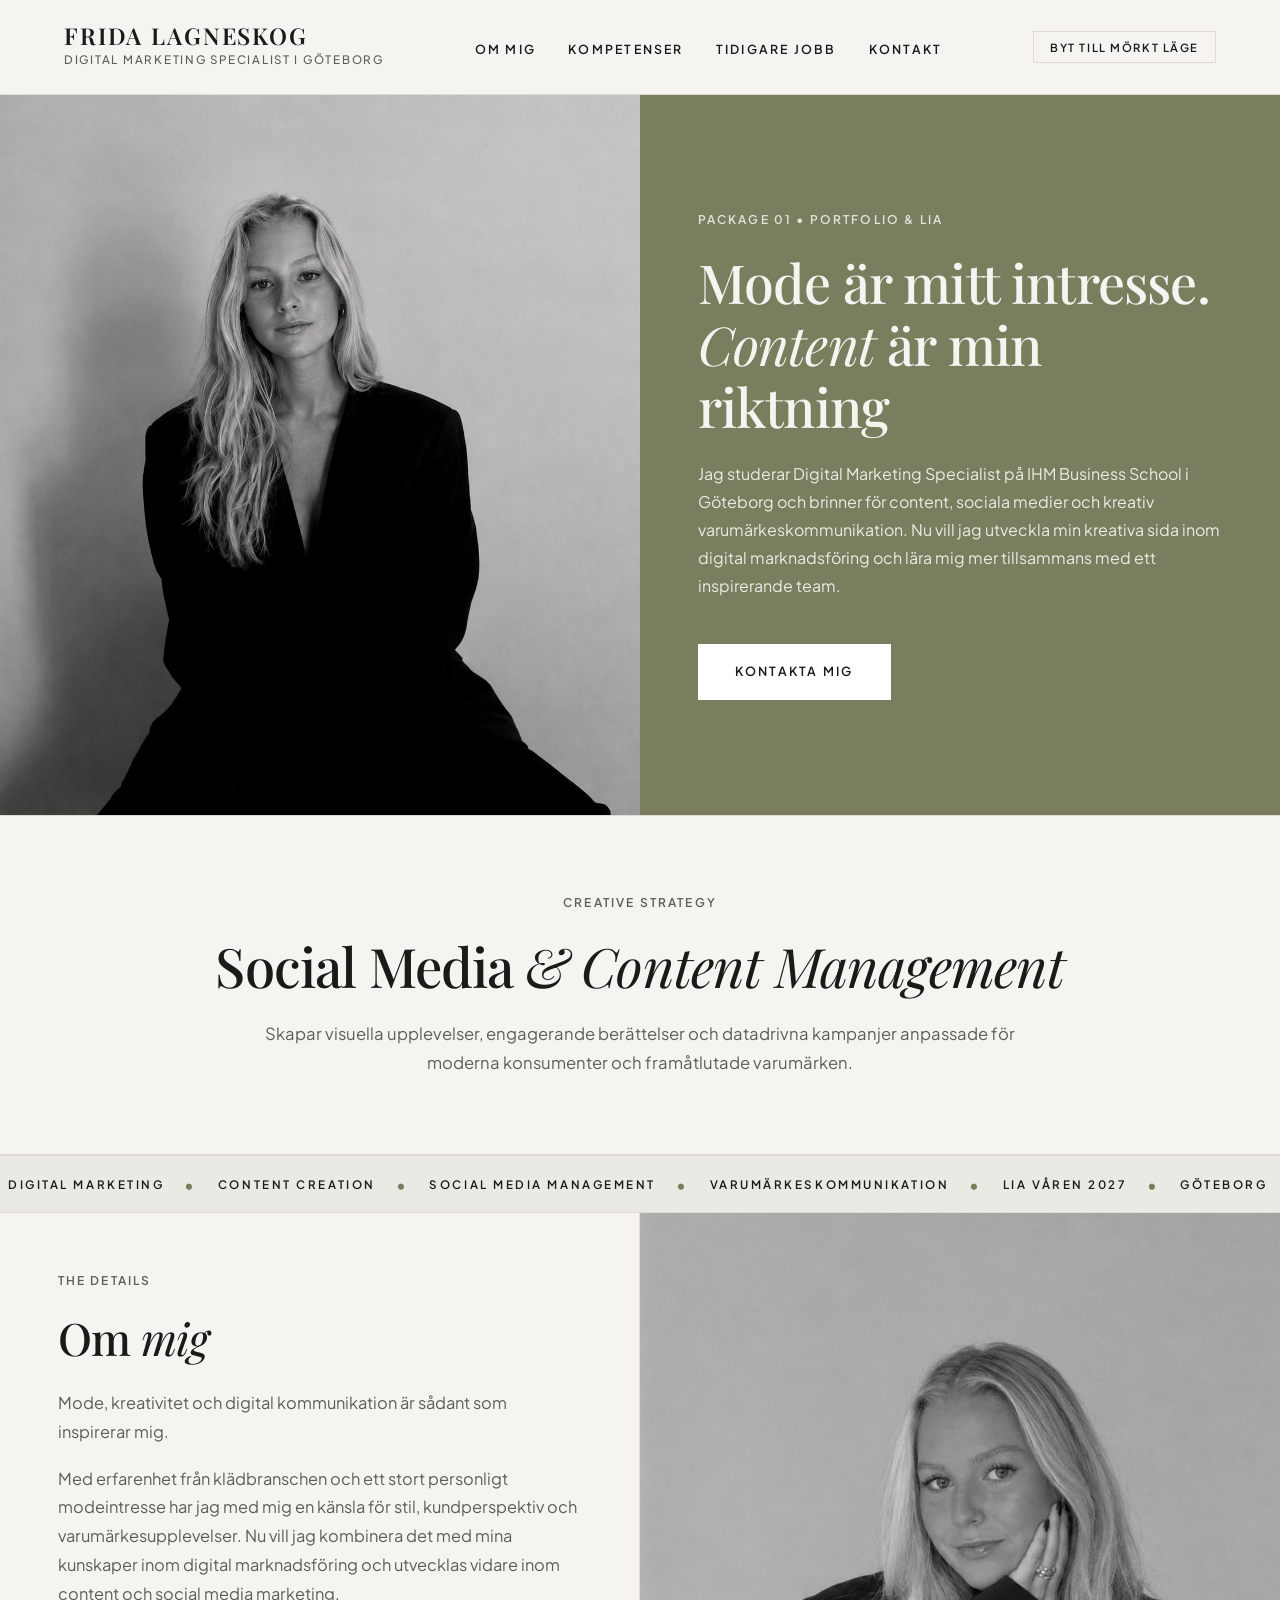
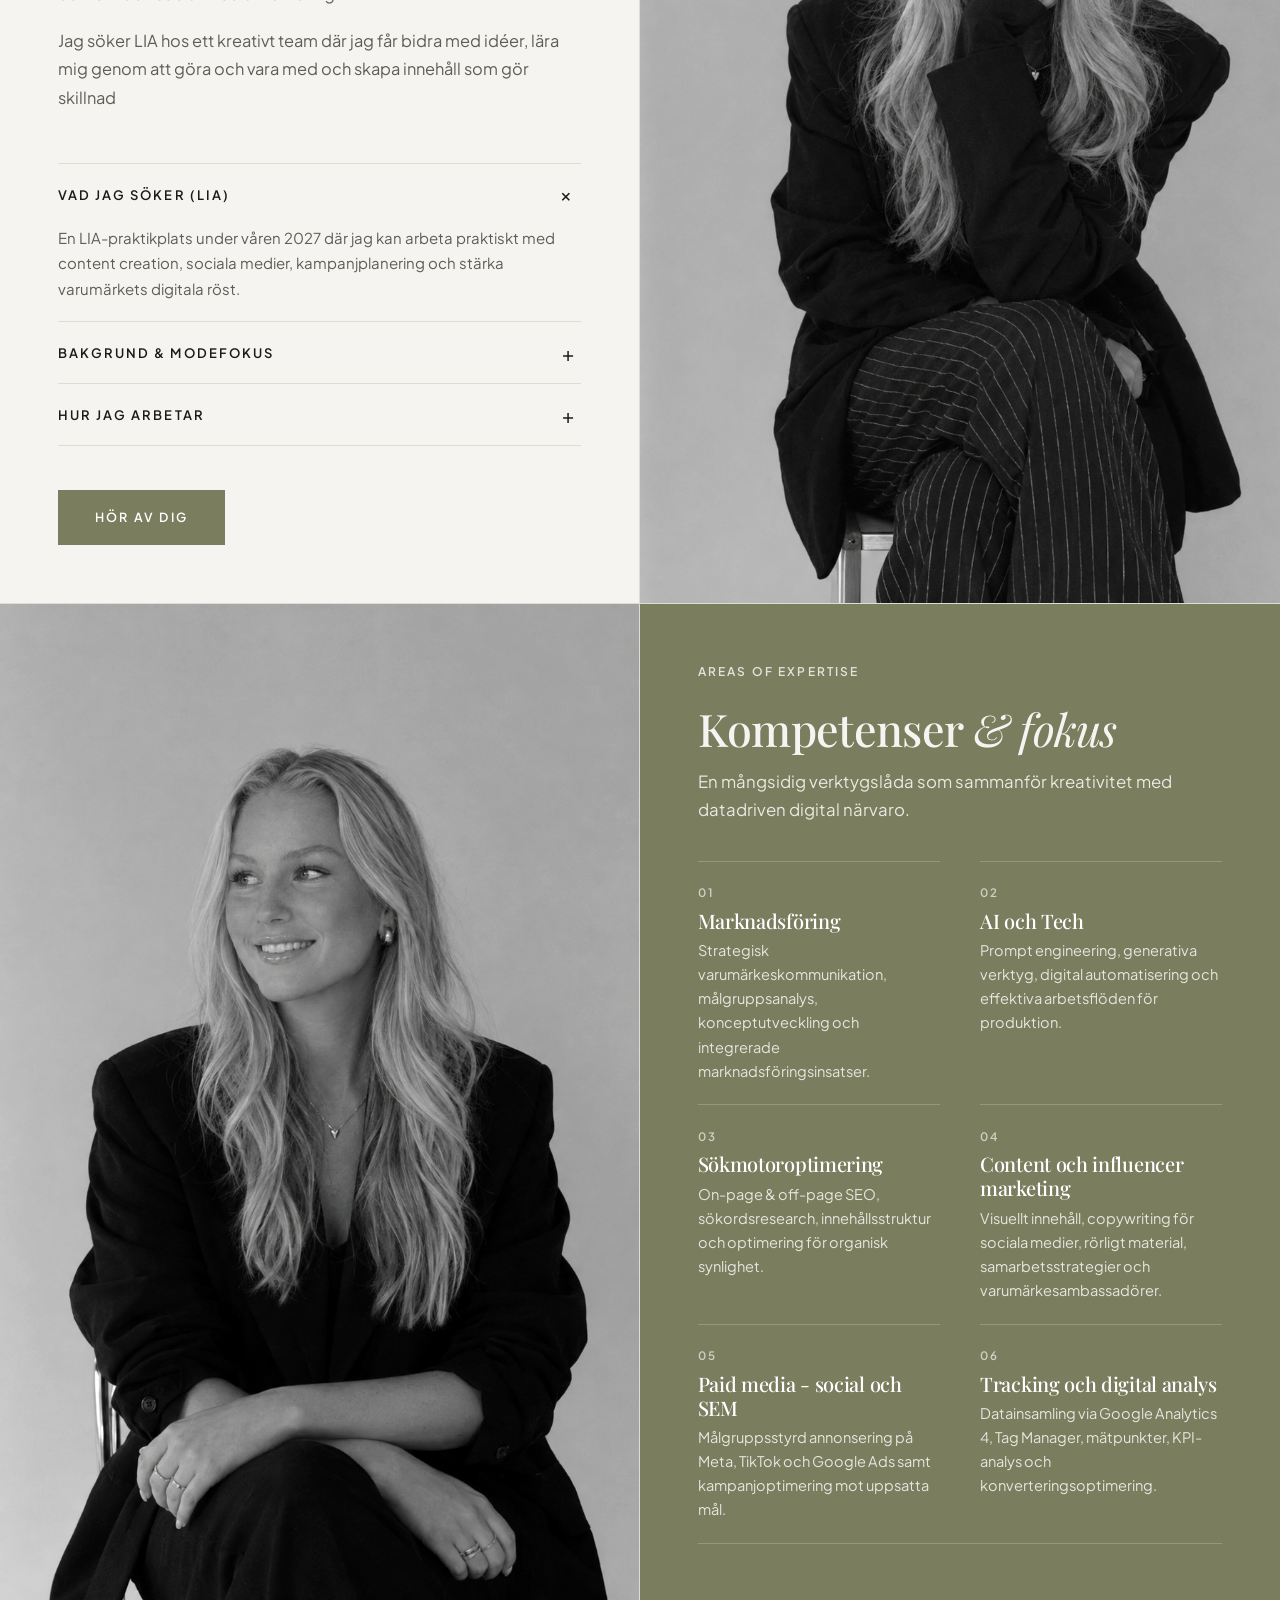
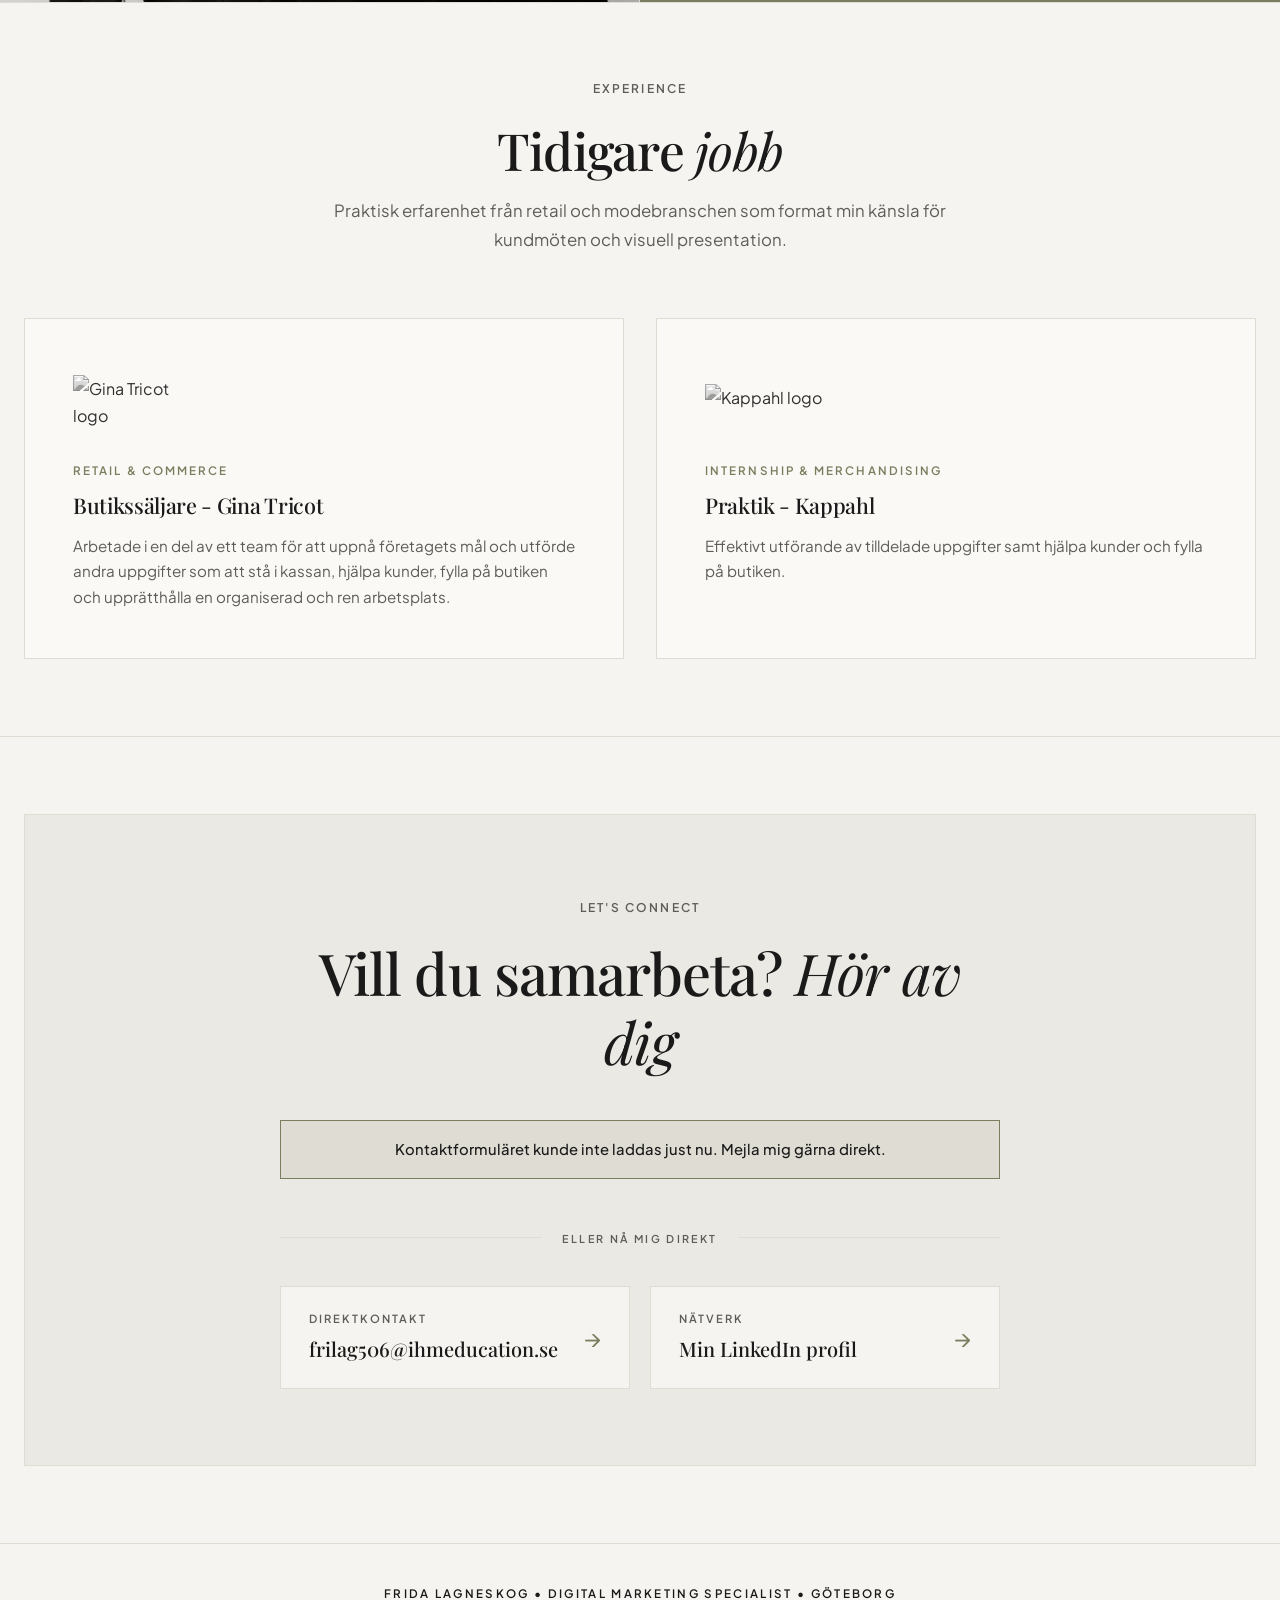
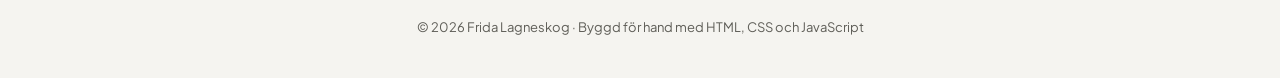
==== commit 5a240d20: "Update LIA availability to spring 2027" ====
--- a/index.html
+++ b/index.html
@@ -82,7 +82,7 @@
             <span>CONTENT CREATION</span> <span class="ticker-punkt">&bull;</span>
             <span>SOCIAL MEDIA MANAGEMENT</span> <span class="ticker-punkt">&bull;</span>
             <span>VARUMÄRKESKOMMUNIKATION</span> <span class="ticker-punkt">&bull;</span>
-            <span>LIA VÅREN 2026</span> <span class="ticker-punkt">&bull;</span>
+            <span>LIA VÅREN 2027</span> <span class="ticker-punkt">&bull;</span>
             <span>GÖTEBORG</span> <span class="ticker-punkt">&bull;</span>
             <span>IHM BUSINESS SCHOOL</span> <span class="ticker-punkt">&bull;</span>
             <span>SEO &amp; ANALYTICS</span> <span class="ticker-punkt">&bull;</span>
@@ -91,7 +91,7 @@
             <span>CONTENT CREATION</span> <span class="ticker-punkt">&bull;</span>
             <span>SOCIAL MEDIA MANAGEMENT</span> <span class="ticker-punkt">&bull;</span>
             <span>VARUMÄRKESKOMMUNIKATION</span> <span class="ticker-punkt">&bull;</span>
-            <span>LIA VÅREN 2026</span> <span class="ticker-punkt">&bull;</span>
+            <span>LIA VÅREN 2027</span> <span class="ticker-punkt">&bull;</span>
             <span>GÖTEBORG</span> <span class="ticker-punkt">&bull;</span>
             <span>IHM BUSINESS SCHOOL</span> <span class="ticker-punkt">&bull;</span>
             <span>SEO &amp; ANALYTICS</span> <span class="ticker-punkt">&bull;</span>
@@ -120,7 +120,7 @@
                      <span class="accordion-ikon" aria-hidden="true">+</span>
                   </summary>
                   <div class="accordion-kropp">
-                     <p>En LIA-praktikplats under våren 2026 där jag kan arbeta praktiskt med content creation, sociala
+                     <p>En LIA-praktikplats under våren 2027 där jag kan arbeta praktiskt med content creation, sociala
                         medier, kampanjplanering och stärka varumärkets digitala röst.</p>
                   </div>
                </details>
--- a/style.css
+++ b/style.css
@@ -23,17 +23,28 @@
    -------------------------------------------------------------------------- */
 :root {
     /* Primära färger - Ljust redaktionellt läge */
-    --yta: #F5F4F0;              /* Primär mjuk beigegrå off-white bakgrund */
-    --yta-2: #EBE9E3;            /* Sekundär dämpad greige för kort och banners */
-    --yta-kort: #FAF9F6;         /* Mycket ljus yta för kortkontrast */
-    --oliv: #7A7D5E;             /* Dämpad olivgrön / mörk salvia accent */
-    --oliv-mork: #66694D;        /* Djupare olivgrön för hovring */
-    --oliv-ljus: #909472;        /* Mjukare olivton */
-    --text: #1A1A1A;             /* Mörk grafitgrå för högsta läsbarhet */
-    --text-subtil: #5E5D57;      /* Dämpad gråbrun för sekundär brödtext och etiketter */
-    --kant: #DFDCD4;             /* Tunna, eleganta separationslinjer */
-    --kant-mork: #1A1A1A;        /* Mörk linje vid behov av skarp kontrast */
-    --vit: #FFFFFF;              /* Ren krispig vit för knappar och detaljer */
+    --yta: #F5F4F0;
+    /* Primär mjuk beigegrå off-white bakgrund */
+    --yta-2: #EBE9E3;
+    /* Sekundär dämpad greige för kort och banners */
+    --yta-kort: #FAF9F6;
+    /* Mycket ljus yta för kortkontrast */
+    --oliv: #7A7D5E;
+    /* Dämpad olivgrön / mörk salvia accent */
+    --oliv-mork: #66694D;
+    /* Djupare olivgrön för hovring */
+    --oliv-ljus: #909472;
+    /* Mjukare olivton */
+    --text: #1A1A1A;
+    /* Mörk grafitgrå för högsta läsbarhet */
+    --text-subtil: #5E5D57;
+    /* Dämpad gråbrun för sekundär brödtext och etiketter */
+    --kant: #DFDCD4;
+    /* Tunna, eleganta separationslinjer */
+    --kant-mork: #1A1A1A;
+    /* Mörk linje vid behov av skarp kontrast */
+    --vit: #FFFFFF;
+    /* Ren krispig vit för knappar och detaljer */
 
     /* Typografi */
     --typsnitt-rubrik: 'Playfair Display', 'Cormorant Garamond', Georgia, serif;
@@ -435,6 +446,7 @@
     0% {
         transform: translateX(0);
     }
+
     100% {
         transform: translateX(-50%);
     }
@@ -1099,14 +1111,21 @@
    16 · Mörkt Läge (Harmoniskt mörkt redaktionellt läge vid body.morkt)
    -------------------------------------------------------------------------- */
 body.morkt {
-    --yta: #161614;              /* Varm djup grafit- och träkolsbakgrund */
-    --yta-2: #21211D;            /* Subtilt ljusare mörk ton för sektioner */
-    --yta-kort: #1E1E1A;         /* Kortbakgrund i mörkt läge */
-    --oliv: #6E7152;             /* Balanserad mjuk salvia */
+    --yta: #161614;
+    /* Varm djup grafit- och träkolsbakgrund */
+    --yta-2: #21211D;
+    /* Subtilt ljusare mörk ton för sektioner */
+    --yta-kort: #1E1E1A;
+    /* Kortbakgrund i mörkt läge */
+    --oliv: #6E7152;
+    /* Balanserad mjuk salvia */
     --oliv-mork: #5C5E43;
-    --text: #F3F2EE;             /* Ljus off-white text */
-    --text-subtil: #A4A299;      /* Mjuk dämpad ljusgrå text */
-    --kant: #2D2D28;             /* Mörka eleganta linjer */
+    --text: #F3F2EE;
+    /* Ljus off-white text */
+    --text-subtil: #A4A299;
+    /* Mjuk dämpad ljusgrå text */
+    --kant: #2D2D28;
+    /* Mörka eleganta linjer */
     --kant-mork: #E5E3DC;
     --vit: #FFFFFF;
 }
